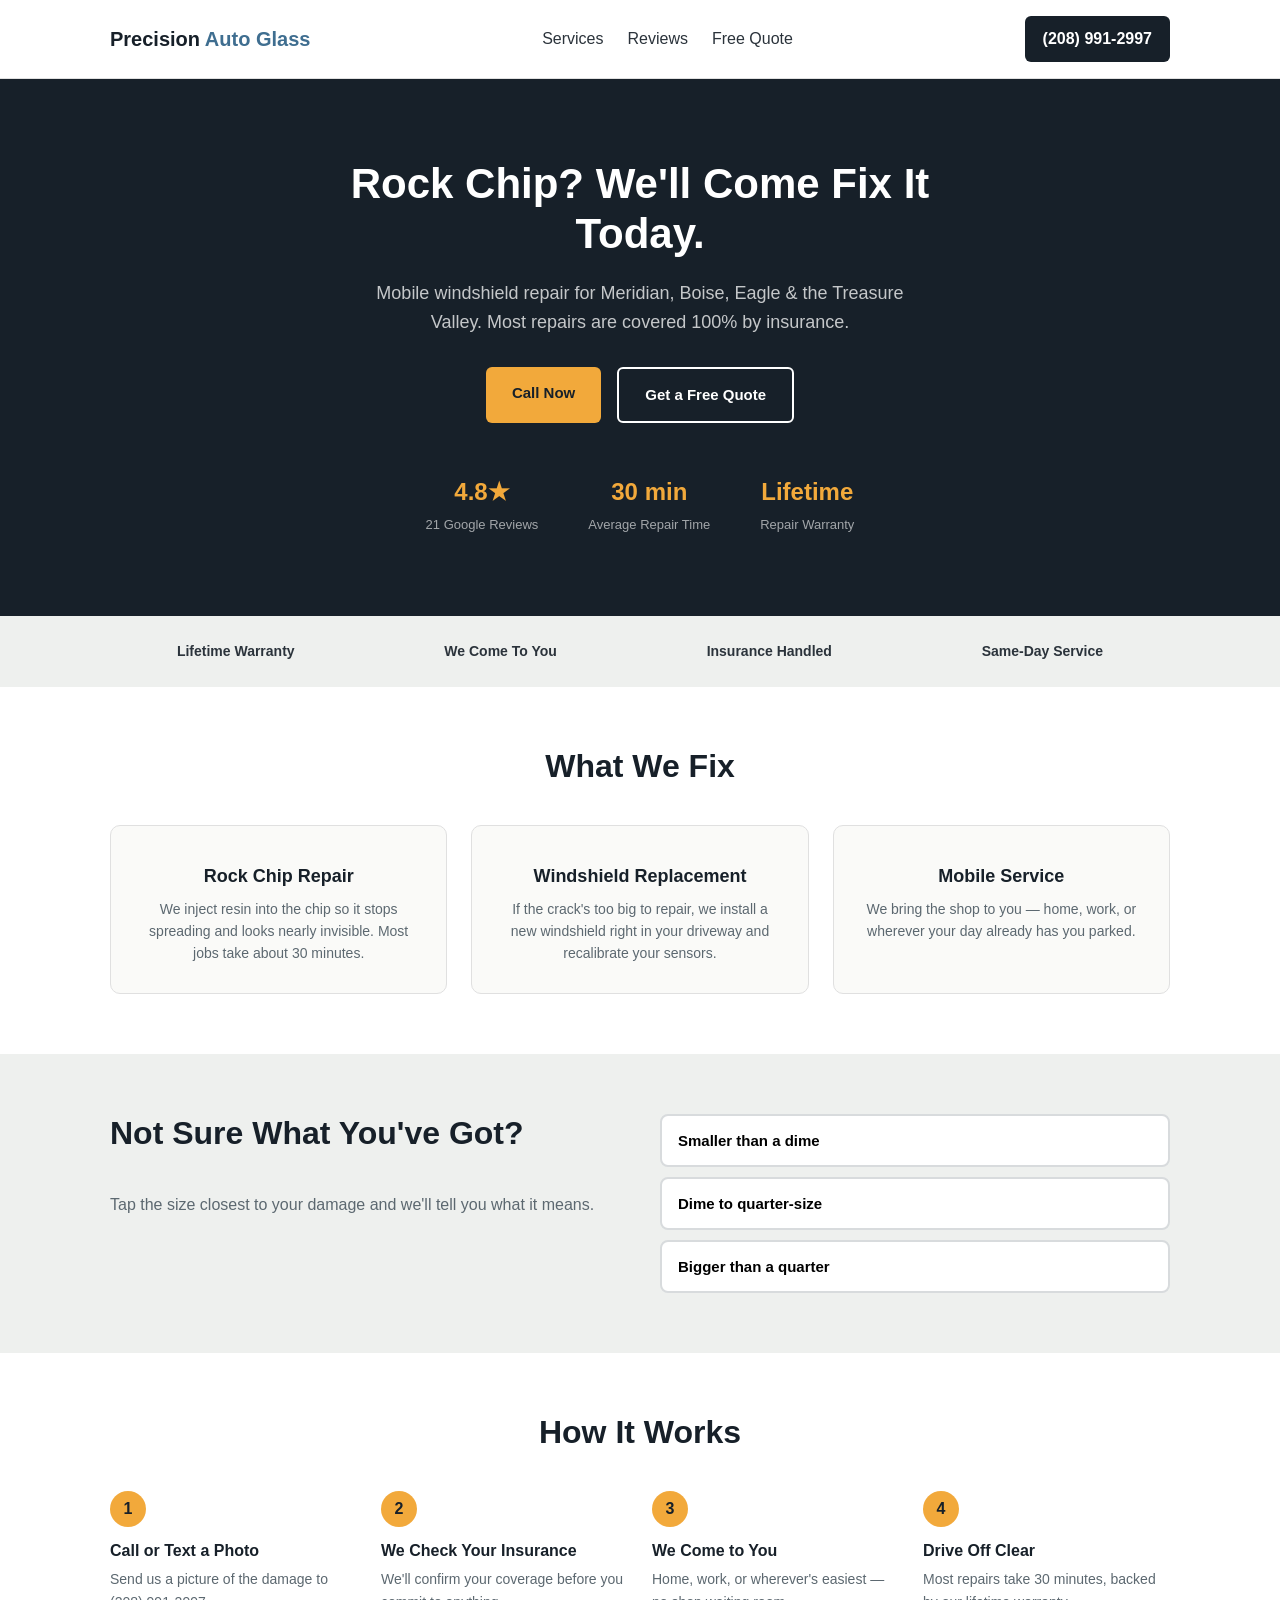
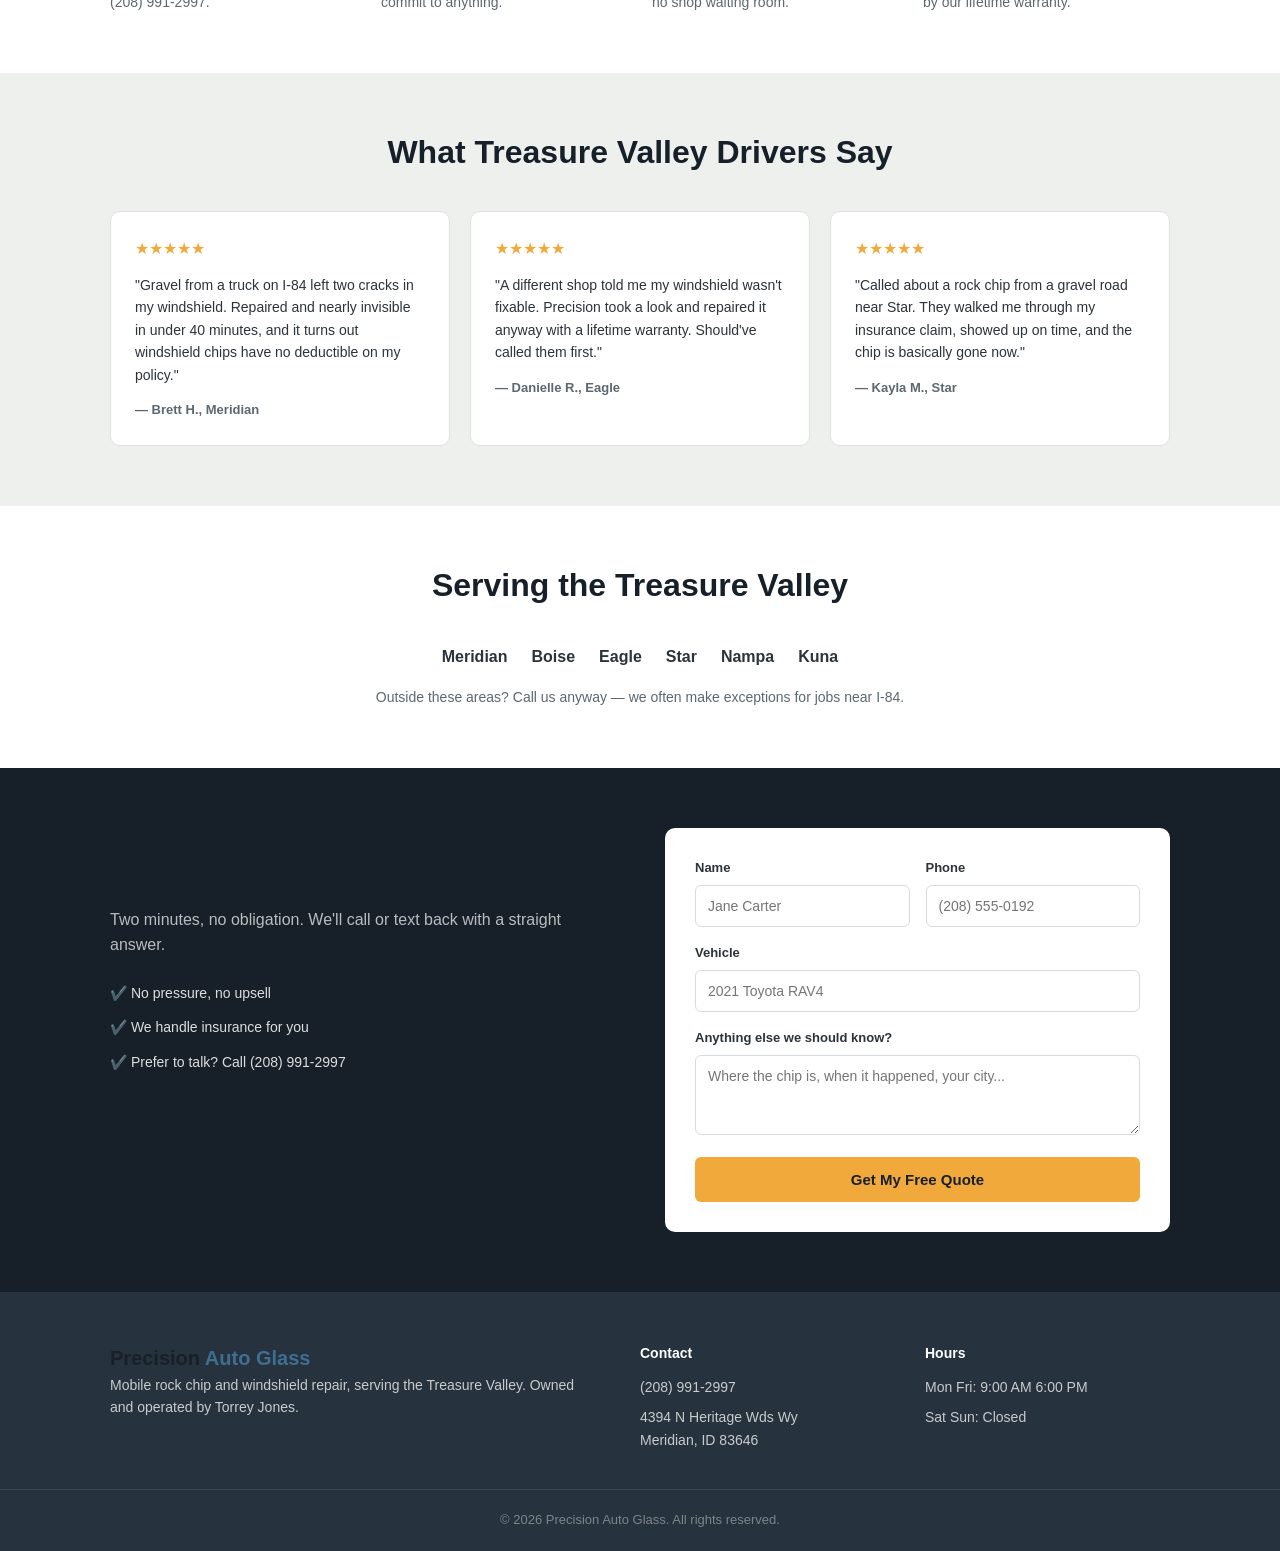
==== Torrey/index.html @ f2defaad "added torrey" ====
<!DOCTYPE html>
<html lang="en">
<head>
  <meta charset="UTF-8">
  <meta name="viewport" content="width=device-width, initial-scale=1.0">
  <title>Precision Auto Glass | Windshield & Rock Chip Repair - Meridian, ID</title>
  <link rel="stylesheet" href="style.css">
</head>
<body>

  <!-- Header -->
  <header>
    <div class="container header-inner">
      <div class="logo">Precision <span>Auto Glass</span></div>
      <nav>
        <a href="#services">Services</a>
        <a href="#reviews">Reviews</a>
        <a href="#quote">Free Quote</a>
      </nav>
      <a href="tel:+12089912997" class="phone-btn"> (208) 991-2997</a>
    </div>
  </header>

  <!-- Hero -->
  <section class="hero">
    <div class="container hero-inner">
      <h1>Rock Chip? We'll Come Fix It Today.</h1>
      <p>Mobile windshield repair for Meridian, Boise, Eagle & the Treasure Valley. Most repairs are covered 100% by insurance.</p>
      <div class="hero-buttons">
        <a href="tel:+12089912997" class="btn btn-primary">Call Now</a>
        <a href="#quote" class="btn btn-secondary">Get a Free Quote</a>
      </div>
      <div class="hero-stats">
        <div><strong>4.8★</strong><span>21 Google Reviews</span></div>
        <div><strong>30 min</strong><span>Average Repair Time</span></div>
        <div><strong>Lifetime</strong><span>Repair Warranty</span></div>
      </div>
    </div>
  </section>

  <!-- Trust bar -->
  <section class="trust-bar">
    <div class="container trust-grid">
      <div class="trust-item"> Lifetime Warranty</div>
      <div class="trust-item"> We Come To You</div>
      <div class="trust-item"> Insurance Handled</div>
      <div class="trust-item"> Same-Day Service</div>
    </div>
  </section>

  <!-- Services -->
  <section id="services" class="services">
    <div class="container">
      <h2>What We Fix</h2>
      <div class="services-grid">
        <div class="service-card">
          <div class="service-icon"></div>
          <h3>Rock Chip Repair</h3>
          <p>We inject resin into the chip so it stops spreading and looks nearly invisible. Most jobs take about 30 minutes.</p>
        </div>
        <div class="service-card">
          <div class="service-icon"></div>
          <h3>Windshield Replacement</h3>
          <p>If the crack's too big to repair, we install a new windshield right in your driveway and recalibrate your sensors.</p>
        </div>
        <div class="service-card">
          <div class="service-icon"></div>
          <h3>Mobile Service</h3>
          <p>We bring the shop to you — home, work, or wherever your day already has you parked.</p>
        </div>
      </div>
    </div>
  </section>

  <!-- Chip checker tool -->
  <section class="checker">
    <div class="container checker-inner">
      <div>
        <h2>Not Sure What You've Got?</h2>
        <p>Tap the size closest to your damage and we'll tell you what it means.</p>
      </div>
      <div class="checker-box">
        <button class="chip-option" data-result="repair">Smaller than a dime</button>
        <button class="chip-option" data-result="maybe">Dime to quarter-size</button>
        <button class="chip-option" data-result="replace">Bigger than a quarter</button>

        <div id="chipResult" class="chip-result"></div>
      </div>
    </div>
  </section>

  <!-- How it works -->
  <section class="process">
    <div class="container">
      <h2>How It Works</h2>
      <div class="process-grid">
        <div class="process-step">
          <div class="step-number">1</div>
          <h3>Call or Text a Photo</h3>
          <p>Send us a picture of the damage to (208) 991-2997.</p>
        </div>
        <div class="process-step">
          <div class="step-number">2</div>
          <h3>We Check Your Insurance</h3>
          <p>We'll confirm your coverage before you commit to anything.</p>
        </div>
        <div class="process-step">
          <div class="step-number">3</div>
          <h3>We Come to You</h3>
          <p>Home, work, or wherever's easiest — no shop waiting room.</p>
        </div>
        <div class="process-step">
          <div class="step-number">4</div>
          <h3>Drive Off Clear</h3>
          <p>Most repairs take 30 minutes, backed by our lifetime warranty.</p>
        </div>
      </div>
    </div>
  </section>

  <!-- Reviews -->
  <section id="reviews" class="reviews">
    <div class="container">
      <h2>What Treasure Valley Drivers Say</h2>
      <div class="reviews-grid">
        <div class="review-card">
          <div class="stars">★★★★★</div>
          <p>"Gravel from a truck on I-84 left two cracks in my windshield. Repaired and nearly invisible in under 40 minutes, and it turns out windshield chips have no deductible on my policy."</p>
          <div class="review-author">— Brett H., Meridian</div>
        </div>
        <div class="review-card">
          <div class="stars">★★★★★</div>
          <p>"A different shop told me my windshield wasn't fixable. Precision took a look and repaired it anyway with a lifetime warranty. Should've called them first."</p>
          <div class="review-author">— Danielle R., Eagle</div>
        </div>
        <div class="review-card">
          <div class="stars">★★★★★</div>
          <p>"Called about a rock chip from a gravel road near Star. They walked me through my insurance claim, showed up on time, and the chip is basically gone now."</p>
          <div class="review-author">— Kayla M., Star</div>
        </div>
      </div>
    </div>
  </section>

  <!-- Service area -->
  <section class="area">
    <div class="container">
      <h2>Serving the Treasure Valley</h2>
      <div class="area-list">
        <span> Meridian</span>
        <span> Boise</span>
        <span> Eagle</span>
        <span> Star</span>
        <span> Nampa</span>
        <span> Kuna</span>
      </div>
      <p class="area-note">Outside these areas? Call us anyway — we often make exceptions for jobs near I-84.</p>
    </div>
  </section>

  <!-- Quote form -->
  <section id="quote" class="quote">
    <div class="container quote-inner">
      <div>
        <h2>Get a Free Quote</h2>
        <p>Two minutes, no obligation. We'll call or text back with a straight answer.</p>
        <ul class="quote-perks">
          <li>✔️ No pressure, no upsell</li>
          <li>✔️ We handle insurance for you</li>
          <li>✔️ Prefer to talk? Call (208) 991-2997</li>
        </ul>
      </div>

      <form id="quoteForm" class="quote-form">
        <div id="formFields">
          <div class="form-row">
            <div class="field">
              <label for="qName">Name</label>
              <input type="text" id="qName" placeholder="Jane Carter" required>
            </div>
            <div class="field">
              <label for="qPhone">Phone</label>
              <input type="tel" id="qPhone" placeholder="(208) 555-0192" required>
            </div>
          </div>
          <div class="field">
            <label for="qVehicle">Vehicle</label>
            <input type="text" id="qVehicle" placeholder="2021 Toyota RAV4">
          </div>
          <div class="field">
            <label for="qNotes">Anything else we should know?</label>
            <textarea id="qNotes" placeholder="Where the chip is, when it happened, your city..."></textarea>
          </div>
          <button type="submit" class="btn btn-primary form-submit">Get My Free Quote</button>
        </div>

        <div id="formSuccess" class="form-success">
          <h3> Got it — thanks!</h3>
          <p>We'll call or text you shortly. Need it sooner? Call <a href="tel:+12089912997">(208) 991-2997</a>.</p>
        </div>
      </form>
    </div>
  </section>

  <!-- Footer -->
  <footer>
    <div class="container footer-inner">
      <div>
        <div class="logo">Precision <span>Auto Glass</span></div>
        <p>Mobile rock chip and windshield repair, serving the Treasure Valley. Owned and operated by Torrey Jones.</p>
      </div>
      <div>
        <h4>Contact</h4>
        <p><a href="tel:+12089912997">(208) 991-2997</a></p>
        <p>4394 N Heritage Wds Wy<br>Meridian, ID 83646</p>
      </div>
      <div>
        <h4>Hours</h4>
        <p>Mon  Fri: 9:00 AM  6:00 PM</p>
        <p>Sat  Sun: Closed</p>
      </div>
    </div>
    <div class="footer-bottom">© 2026 Precision Auto Glass. All rights reserved.</div>
  </footer>

  <!-- Sticky mobile call bar -->
  <div class="mobile-bar">
    <a href="tel:+12089912997" class="btn btn-primary">Call Now</a>
    <a href="#quote" class="btn btn-secondary">Free Quote</a>
  </div>

  <script src="script.js"></script>
</body>
</html>
---- Torrey/style.css ----
/* ---------- Reset & basics ---------- */
* {
  box-sizing: border-box;
  margin: 0;
  padding: 0;
}

body {
  font-family: Arial, Helvetica, sans-serif;
  color: #2b333b;
  background-color: #ffffff;
  line-height: 1.6;
}

h1, h2, h3 {
  color: #172029;
  line-height: 1.2;
}

a {
  text-decoration: none;
  color: inherit;
}

.container {
  max-width: 1100px;
  margin: 0 auto;
  padding: 0 20px;
}

section {
  padding: 60px 0;
}

/* ---------- Buttons ---------- */
.btn {
  display: inline-block;
  padding: 14px 26px;
  border-radius: 6px;
  font-weight: bold;
  font-size: 15px;
  border: none;
  cursor: pointer;
  text-align: center;
}

.btn-primary {
  background-color: #f2a93b;
  color: #172029;
}

.btn-primary:hover {
  background-color: #d6901f;
}

.btn-secondary {
  background-color: transparent;
  color: #ffffff;
  border: 2px solid #ffffff;
}

.btn-secondary:hover {
  background-color: rgba(255, 255, 255, 0.1);
}

/* ---------- Header ---------- */
header {
  background-color: #ffffff;
  border-bottom: 1px solid #e0e0e0;
  position: sticky;
  top: 0;
  z-index: 100;
}

.header-inner {
  display: flex;
  align-items: center;
  justify-content: space-between;
  padding: 16px 20px;
}

.logo {
  font-size: 20px;
  font-weight: bold;
  color: #172029;
}

.logo span {
  color: #3f6e90;
}

header nav {
  display: flex;
  gap: 24px;
}

header nav a {
  font-weight: 500;
  color: #2b333b;
}

header nav a:hover {
  color: #3f6e90;
}

.phone-btn {
  background-color: #172029;
  color: #ffffff;
  padding: 10px 18px;
  border-radius: 6px;
  font-weight: bold;
}

.phone-btn:hover {
  background-color: #26323d;
}

/* ---------- Hero ---------- */
.hero {
  background-color: #172029;
  color: #ffffff;
  text-align: center;
  padding: 80px 0;
}

.hero h1 {
  color: #ffffff;
  font-size: 42px;
  max-width: 700px;
  margin: 0 auto 20px;
}

.hero p {
  font-size: 18px;
  color: rgba(255, 255, 255, 0.75);
  max-width: 550px;
  margin: 0 auto 30px;
}

.hero-buttons {
  display: flex;
  gap: 16px;
  justify-content: center;
  margin-bottom: 50px;
}

.hero-stats {
  display: flex;
  justify-content: center;
  gap: 50px;
  flex-wrap: wrap;
}

.hero-stats div {
  display: flex;
  flex-direction: column;
  align-items: center;
}

.hero-stats strong {
  font-size: 24px;
  color: #f2a93b;
}

.hero-stats span {
  font-size: 13px;
  color: rgba(255, 255, 255, 0.6);
  margin-top: 4px;
}

/* ---------- Trust bar ---------- */
.trust-bar {
  background-color: #eef0ee;
  padding: 24px 0;
}

.trust-grid {
  display: flex;
  justify-content: space-around;
  flex-wrap: wrap;
  gap: 16px;
  text-align: center;
}

.trust-item {
  font-weight: 600;
  font-size: 14px;
}

/* ---------- Services ---------- */
.services h2,
.process h2,
.reviews h2,
.area h2,
.checker h2,
.quote h2 {
  text-align: center;
  font-size: 32px;
  margin-bottom: 40px;
}

.checker h2,
.quote h2 {
  text-align: left;
}

.services-grid {
  display: grid;
  grid-template-columns: repeat(3, 1fr);
  gap: 24px;
}

.service-card {
  background-color: #fafaf8;
  border: 1px solid #e0e0e0;
  border-radius: 10px;
  padding: 28px;
  text-align: center;
}

.service-icon {
  font-size: 32px;
  margin-bottom: 12px;
}

.service-card h3 {
  font-size: 18px;
  margin-bottom: 10px;
}

.service-card p {
  font-size: 14px;
  color: #5c6870;
}

/* ---------- Chip checker ---------- */
.checker {
  background-color: #eef0ee;
}

.checker-inner {
  display: grid;
  grid-template-columns: 1fr 1fr;
  gap: 40px;
  align-items: start;
}

.checker-inner p {
  color: #5c6870;
  margin-top: 10px;
}

.checker-box {
  display: flex;
  flex-direction: column;
  gap: 10px;
}

.chip-option {
  background-color: #ffffff;
  border: 2px solid #d8dbdd;
  border-radius: 8px;
  padding: 16px;
  text-align: left;
  font-size: 15px;
  font-weight: 600;
  cursor: pointer;
}

.chip-option:hover {
  border-color: #3f6e90;
}

.chip-option.active {
  border-color: #f2a93b;
  background-color: #fff6e6;
}

.chip-result {
  display: none;
  margin-top: 10px;
  padding: 16px;
  border-radius: 8px;
  background-color: #ffffff;
  border: 1px solid #d8dbdd;
  font-size: 14px;
}

.chip-result.visible {
  display: block;
}

/* ---------- Process ---------- */
.process-grid {
  display: grid;
  grid-template-columns: repeat(4, 1fr);
  gap: 24px;
}

.step-number {
  width: 36px;
  height: 36px;
  border-radius: 50%;
  background-color: #f2a93b;
  color: #172029;
  font-weight: bold;
  display: flex;
  align-items: center;
  justify-content: center;
  margin-bottom: 14px;
}

.process-step h3 {
  font-size: 16px;
  margin-bottom: 8px;
}

.process-step p {
  font-size: 14px;
  color: #5c6870;
}

/* ---------- Reviews ---------- */
.reviews {
  background-color: #eef0ee;
}

.reviews-grid {
  display: grid;
  grid-template-columns: repeat(3, 1fr);
  gap: 20px;
}

.review-card {
  background-color: #ffffff;
  border: 1px solid #e0e0e0;
  border-radius: 10px;
  padding: 24px;
}

.stars {
  color: #f2a93b;
  margin-bottom: 12px;
}

.review-card p {
  font-size: 14px;
  margin-bottom: 14px;
  color: #2b333b;
}

.review-author {
  font-size: 13px;
  font-weight: 600;
  color: #5c6870;
}

/* ---------- Service area ---------- */
.area {
  text-align: center;
}

.area-list {
  display: flex;
  justify-content: center;
  gap: 24px;
  flex-wrap: wrap;
  font-weight: 600;
  margin-bottom: 16px;
}

.area-note {
  color: #5c6870;
  font-size: 14px;
}

/* ---------- Quote form ---------- */
.quote {
  background-color: #172029;
  color: #ffffff;
}

.quote-inner {
  display: grid;
  grid-template-columns: 1fr 1fr;
  gap: 50px;
  align-items: start;
}

.quote p {
  color: rgba(255, 255, 255, 0.7);
  margin-top: 10px;
}

.quote-perks {
  list-style: none;
  margin-top: 24px;
}

.quote-perks li {
  margin-bottom: 12px;
  font-size: 14px;
  color: rgba(255, 255, 255, 0.85);
}

.quote-form {
  background-color: #ffffff;
  border-radius: 10px;
  padding: 30px;
  color: #2b333b;
}

.form-row {
  display: grid;
  grid-template-columns: 1fr 1fr;
  gap: 16px;
}

.field {
  margin-bottom: 16px;
  display: flex;
  flex-direction: column;
}

.field label {
  font-size: 13px;
  font-weight: 600;
  margin-bottom: 6px;
}

.field input,
.field textarea {
  padding: 12px;
  border: 1px solid #d8dbdd;
  border-radius: 6px;
  font-size: 14px;
  font-family: inherit;
}

.field textarea {
  min-height: 80px;
  resize: vertical;
}

.form-submit {
  width: 100%;
  margin-top: 6px;
}

.form-success {
  display: none;
  text-align: center;
  padding: 20px 0;
}

.form-success.visible {
  display: block;
}

.form-success h3 {
  margin-bottom: 10px;
}

.form-success a {
  color: #3f6e90;
  font-weight: bold;
}

/* ---------- Footer ---------- */
footer {
  background-color: #26323d;
  color: rgba(255, 255, 255, 0.75);
  padding: 50px 0 20px;
}

.footer-inner {
  display: grid;
  grid-template-columns: 2fr 1fr 1fr;
  gap: 40px;
  padding-bottom: 30px;
}

.footer-inner h4 {
  color: #ffffff;
  font-size: 14px;
  margin-bottom: 12px;
}

.footer-inner p {
  font-size: 14px;
  margin-bottom: 8px;
}

.footer-inner a:hover {
  color: #f2a93b;
}

.footer-bottom {
  text-align: center;
  font-size: 13px;
  color: rgba(255, 255, 255, 0.4);
  padding-top: 20px;
  border-top: 1px solid rgba(255, 255, 255, 0.1);
}

/* ---------- Mobile call bar ---------- */
.mobile-bar {
  display: none;
}

/* ---------- Responsive ---------- */
@media (max-width: 800px) {
  header nav {
    display: none;
  }

  .services-grid,
  .reviews-grid {
    grid-template-columns: 1fr;
  }

  .process-grid {
    grid-template-columns: 1fr 1fr;
  }

  .checker-inner,
  .quote-inner,
  .footer-inner {
    grid-template-columns: 1fr;
  }

  .form-row {
    grid-template-columns: 1fr;
  }

  .hero h1 {
    font-size: 30px;
  }

  .mobile-bar {
    display: flex;
    position: fixed;
    bottom: 0;
    left: 0;
    right: 0;
    background-color: #ffffff;
    border-top: 1px solid #e0e0e0;
    padding: 12px 16px;
    gap: 10px;
    z-index: 100;
  }

  .mobile-bar .btn {
    flex: 1;
  }

  body {
    padding-bottom: 70px;
  }
}
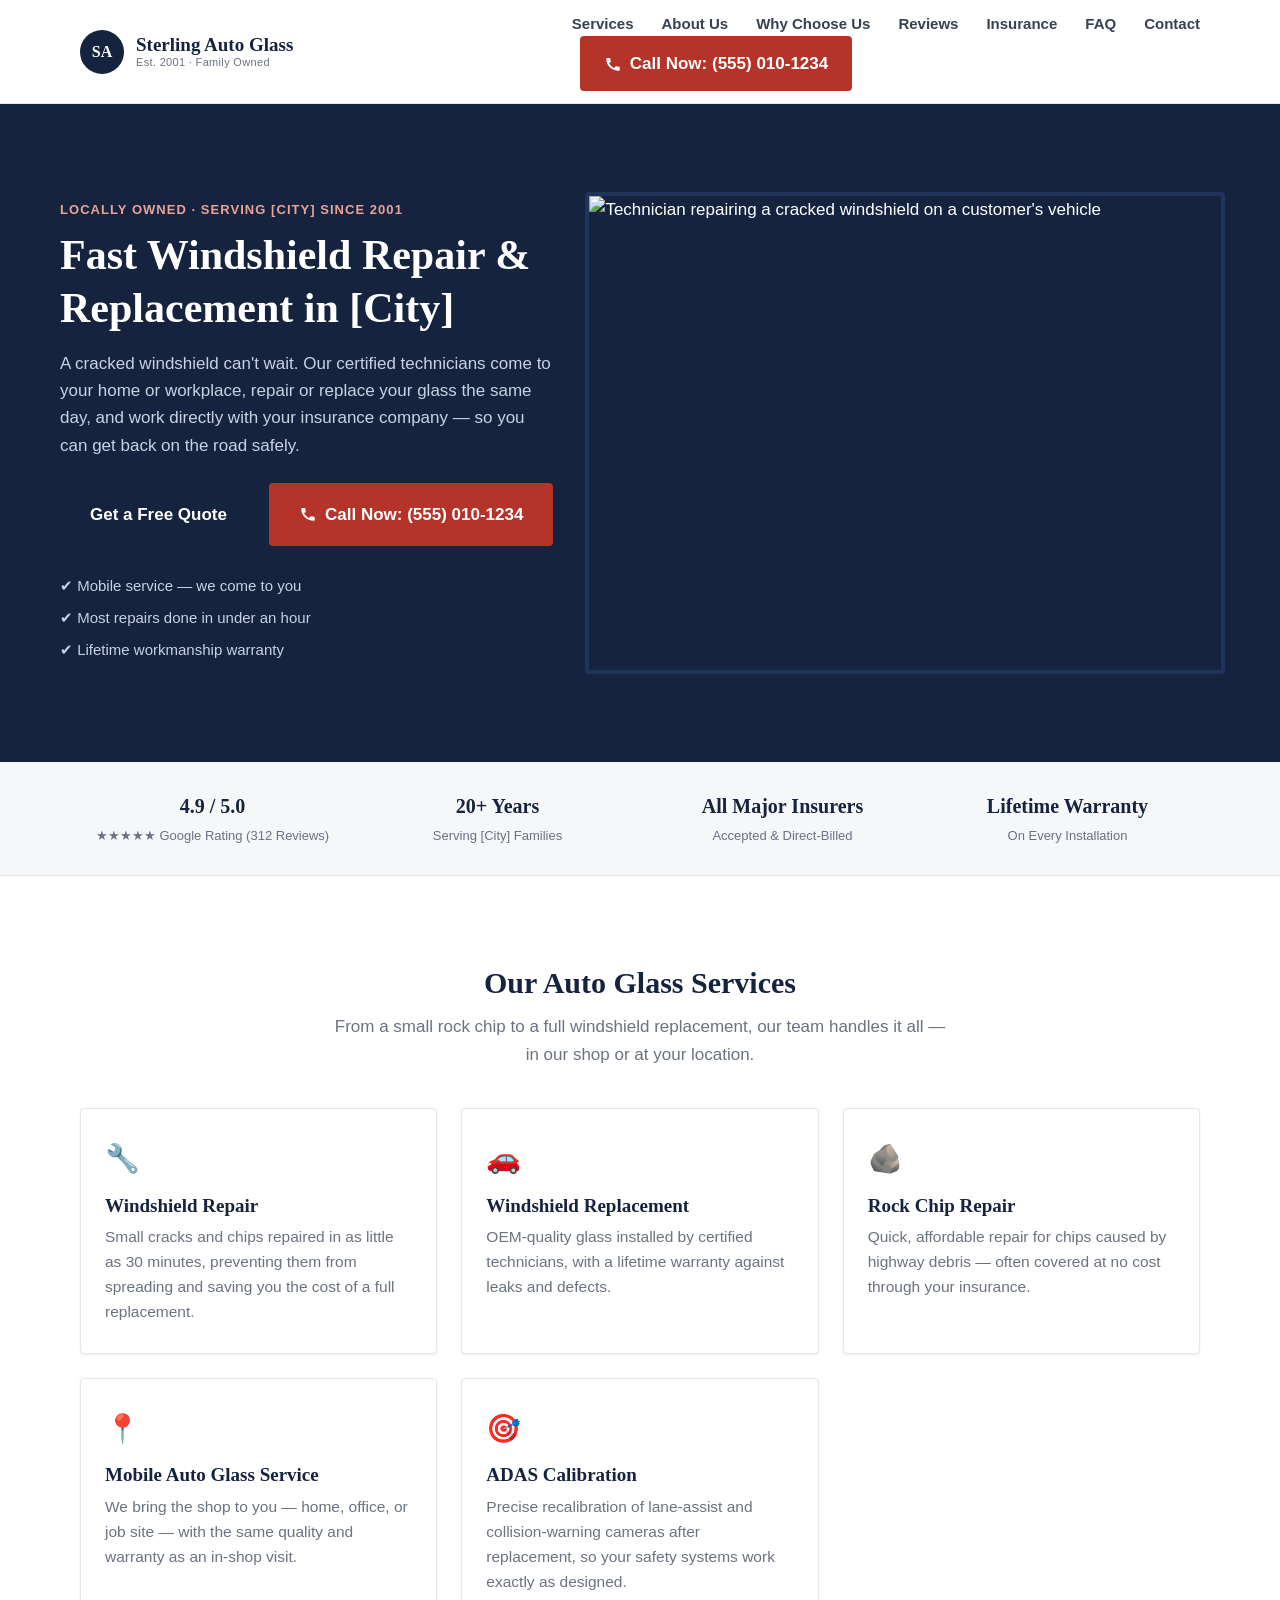
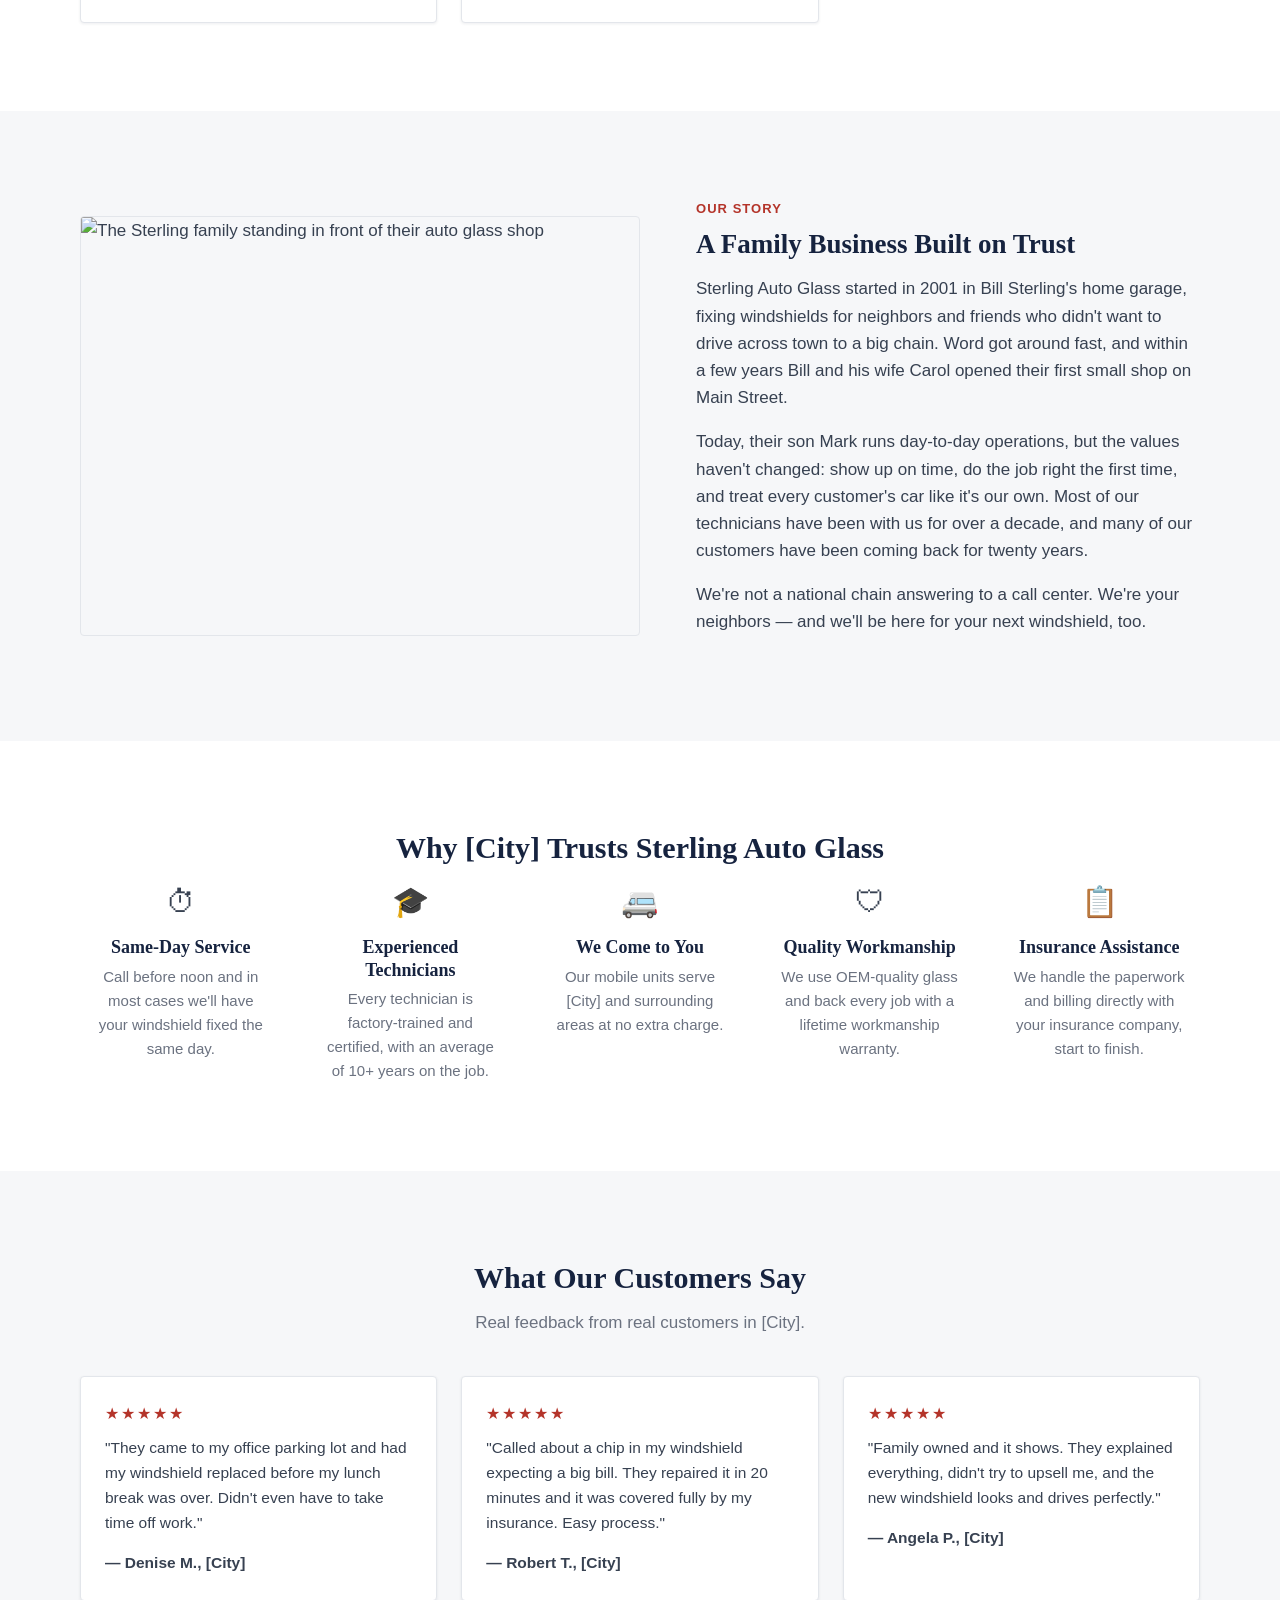
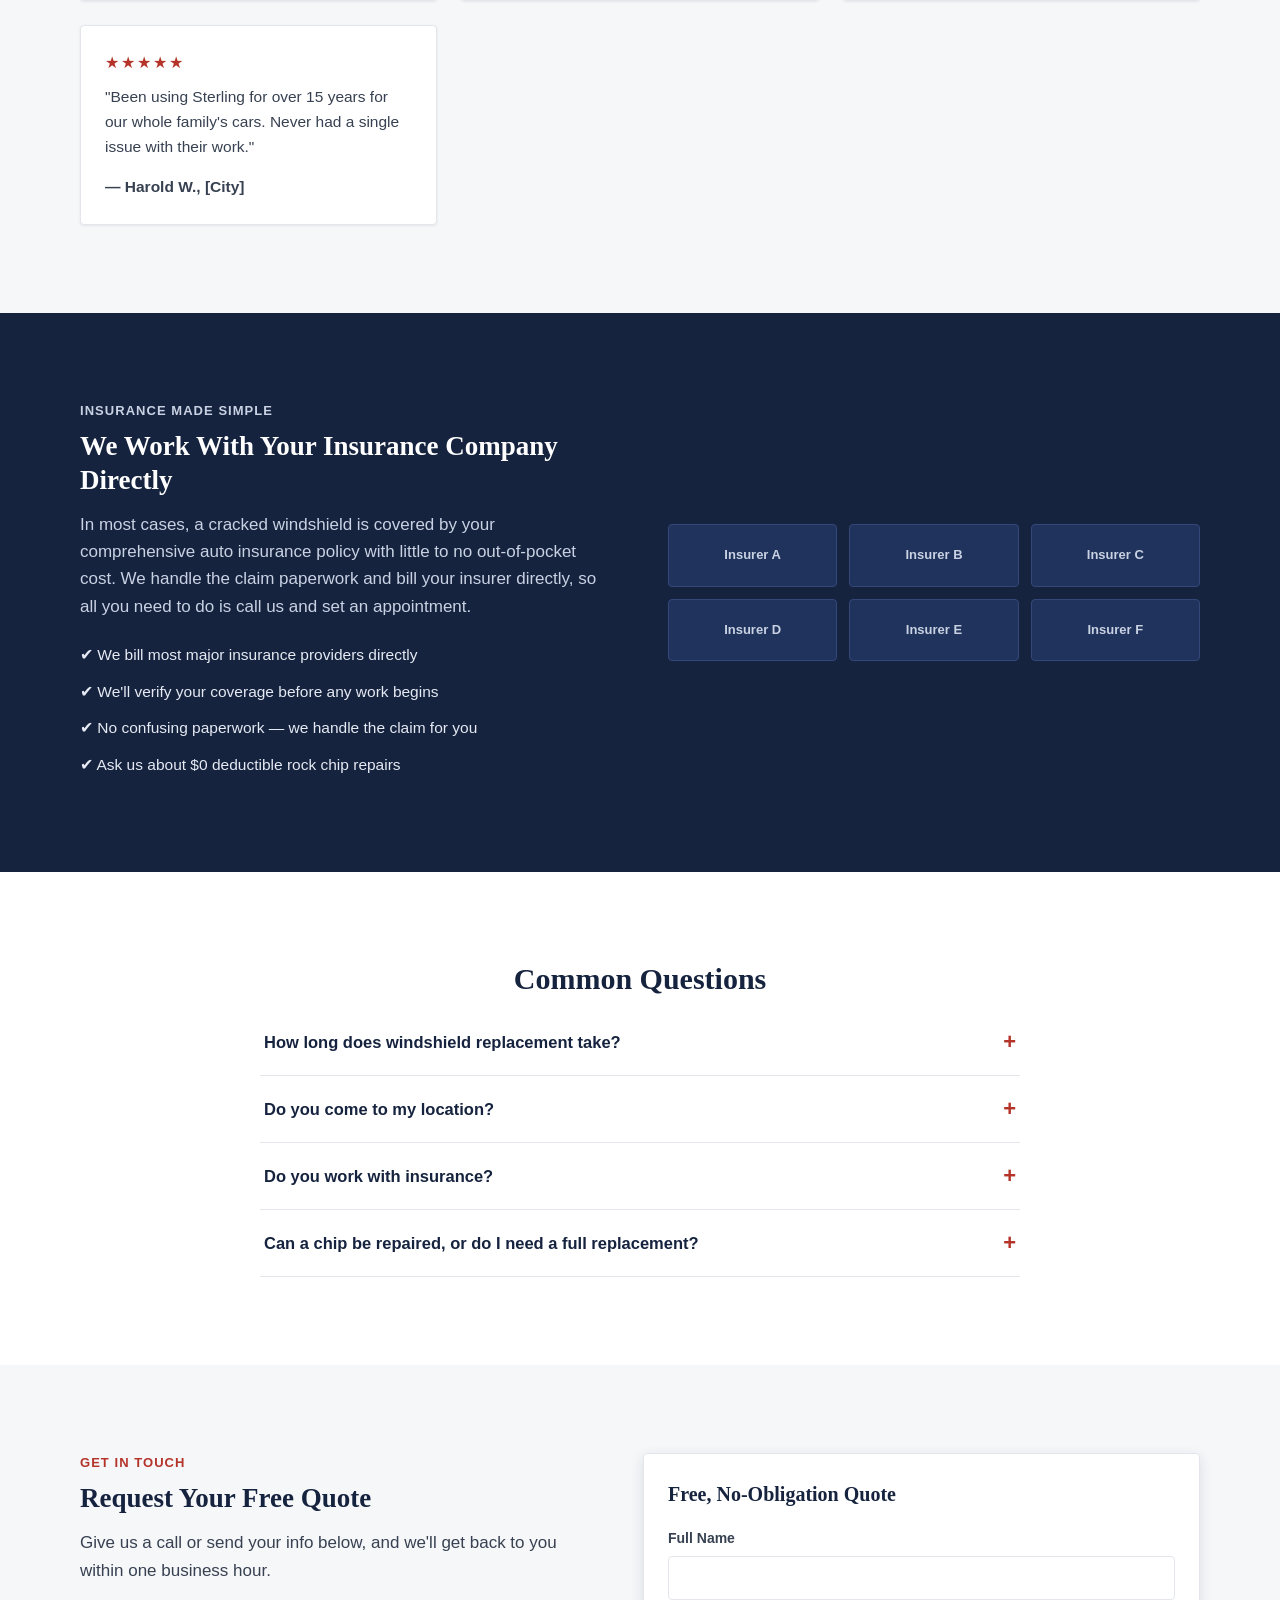
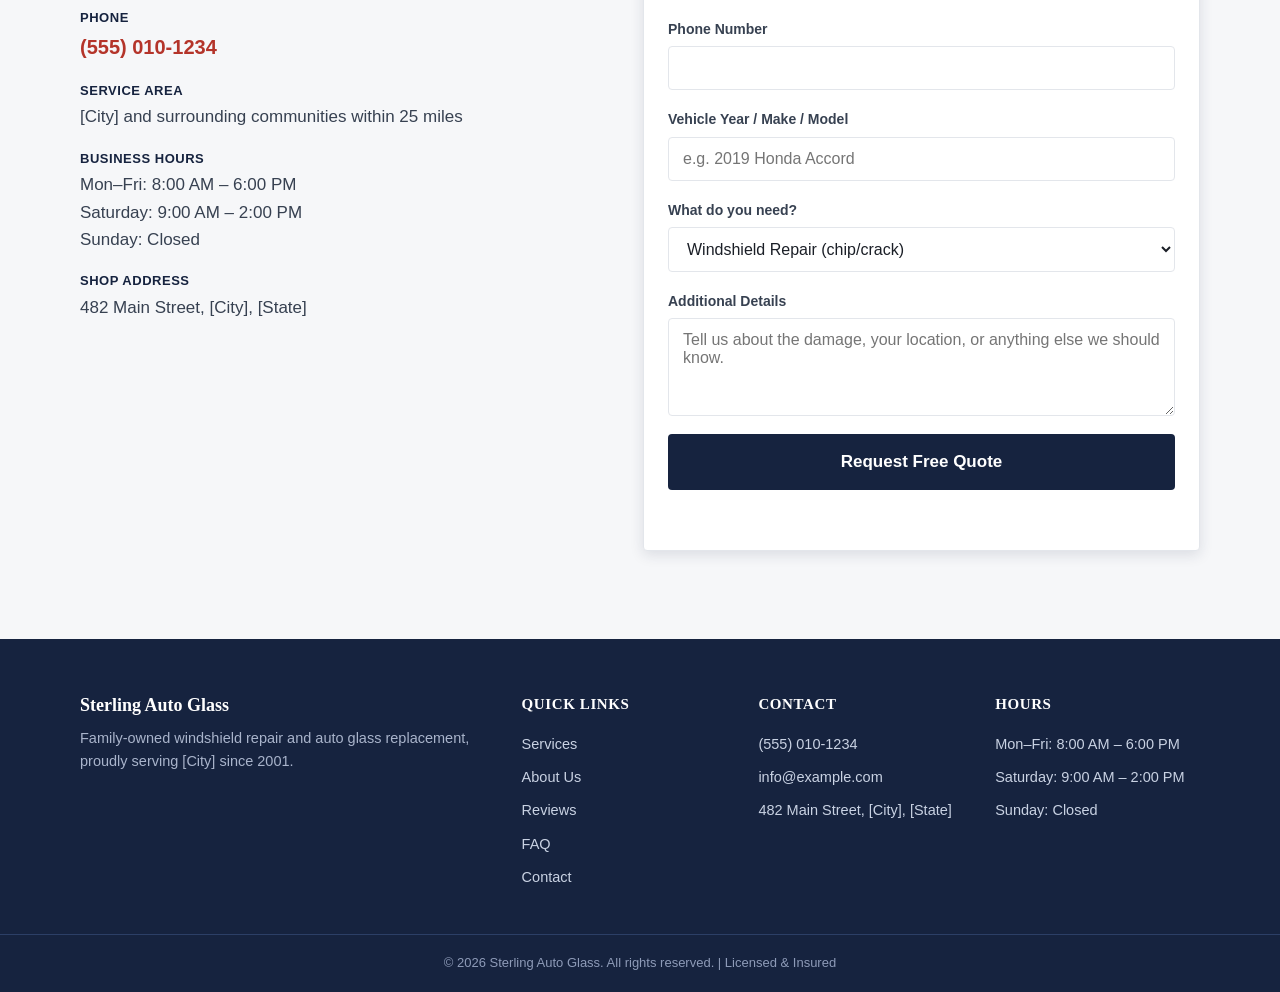
==== commit d629190b: "torrey" ====
--- a/Torrey/index.html
+++ b/Torrey/index.html
@@ -3,231 +3,546 @@
 <head>
   <meta charset="UTF-8">
   <meta name="viewport" content="width=device-width, initial-scale=1.0">
-  <title>Precision Auto Glass | Windshield & Rock Chip Repair - Meridian, ID</title>
+
+  <!-- ============================================================
+       SEO META TAGS
+       Replace bracketed placeholders with the real business info.
+       [CITY] and [STATE] should be replaced everywhere in this file
+       (use Find & Replace) with the actual service area, e.g. "Rexburg"
+       and "Idaho".
+       ============================================================ -->
+  <title>Windshield Repair & Auto Glass Replacement in [City], [State] | Sterling Auto Glass</title>
+  <meta name="description" content="Family-owned windshield repair and auto glass replacement in [City], [State]. Mobile service, same-day appointments, and direct insurance billing. Call now for a free quote.">
+  <meta name="keywords" content="windshield repair [City], auto glass replacement [City], mobile windshield repair, rock chip repair, ADAS calibration, [State] auto glass company">
+  <meta name="author" content="Sterling Auto Glass">
+  <meta name="robots" content="index, follow">
+
+  <!-- Open Graph / social preview -->
+  <meta property="og:title" content="Sterling Auto Glass | Windshield Repair & Replacement in [City], [State]">
+  <meta property="og:description" content="Fast, reliable windshield repair and replacement. Mobile service available. Family-owned and operated since 2001.">
+  <meta property="og:type" content="website">
+
   <link rel="stylesheet" href="style.css">
+
+  <!-- ============================================================
+       LOCAL BUSINESS SCHEMA MARKUP (JSON-LD)
+       Update every field below with the real business details.
+       This helps Google understand the business for local search
+       and map pack results.
+       ============================================================ -->
+  <script type="application/ld+json">
+  {
+    "@context": "https://schema.org",
+    "@type": "AutoGlassShop",
+    "name": "Sterling Auto Glass",
+    "image": "https://www.example.com/images/shop-front.jpg",
+    "@id": "https://www.example.com",
+    "url": "https://www.example.com",
+    "telephone": "+1-555-010-1234",
+    "priceRange": "$$",
+    "address": {
+      "@type": "PostalAddress",
+      "streetAddress": "482 Main Street",
+      "addressLocality": "[City]",
+      "addressRegion": "[State]",
+      "postalCode": "00000",
+      "addressCountry": "US"
+    },
+    "geo": {
+      "@type": "GeoCoordinates",
+      "latitude": 0.0,
+      "longitude": 0.0
+    },
+    "openingHoursSpecification": [
+      {
+        "@type": "OpeningHoursSpecification",
+        "dayOfWeek": ["Monday","Tuesday","Wednesday","Thursday","Friday"],
+        "opens": "08:00",
+        "closes": "18:00"
+      },
+      {
+        "@type": "OpeningHoursSpecification",
+        "dayOfWeek": ["Saturday"],
+        "opens": "09:00",
+        "closes": "14:00"
+      }
+    ],
+    "sameAs": [
+      "https://www.facebook.com/example",
+      "https://www.google.com/maps/place/example"
+    ],
+    "aggregateRating": {
+      "@type": "AggregateRating",
+      "ratingValue": "4.9",
+      "reviewCount": "312"
+    }
+  }
+  </script>
 </head>
 <body>
 
-  <!-- Header -->
-  <header>
+  <!-- ============================================================
+       HEADER / NAVBAR
+       ============================================================ -->
+  <header class="site-header">
     <div class="container header-inner">
-      <div class="logo">Precision <span>Auto Glass</span></div>
-      <nav>
-        <a href="#services">Services</a>
-        <a href="#reviews">Reviews</a>
-        <a href="#quote">Free Quote</a>
+
+      <!-- Logo placeholder -->
+      <a href="#top" class="logo">
+        <span class="logo-mark" aria-hidden="true">SA</span>
+        <span class="logo-text">
+          Sterling Auto Glass
+          <small>Est. 2001 &middot; Family Owned</small>
+        </span>
+      </a>
+
+      <!-- Mobile nav toggle -->
+      <button class="nav-toggle" id="navToggle" aria-label="Open menu" aria-expanded="false" aria-controls="primaryNav">
+        <span></span>
+        <span></span>
+        <span></span>
+      </button>
+
+      <nav class="primary-nav" id="primaryNav">
+        <ul>
+          <li><a href="#services">Services</a></li>
+          <li><a href="#about">About Us</a></li>
+          <li><a href="#why-us">Why Choose Us</a></li>
+          <li><a href="#reviews">Reviews</a></li>
+          <li><a href="#insurance">Insurance</a></li>
+          <li><a href="#faq">FAQ</a></li>
+          <li><a href="#contact">Contact</a></li>
+        </ul>
+        <a href="tel:+15550101234" class="btn btn-call header-call">
+          <svg class="icon" viewBox="0 0 24 24" aria-hidden="true"><path d="M6.6 10.8c1.4 2.8 3.8 5.1 6.6 6.6l2.2-2.2c.3-.3.7-.4 1-.2 1.1.4 2.3.6 3.6.6.6 0 1 .4 1 1V20c0 .6-.4 1-1 1C10.1 21 3 13.9 3 5c0-.6.4-1 1-1h3.5c.6 0 1 .4 1 1 0 1.2.2 2.4.6 3.6.1.4 0 .8-.2 1L6.6 10.8z"/></svg>
+          Call Now: (555) 010-1234
+        </a>
       </nav>
-      <a href="tel:+12089912997" class="phone-btn"> (208) 991-2997</a>
     </div>
   </header>
 
-  <!-- Hero -->
+  <a id="top"></a>
+
+  <!-- ============================================================
+       HERO SECTION
+       ============================================================ -->
   <section class="hero">
     <div class="container hero-inner">
-      <h1>Rock Chip? We'll Come Fix It Today.</h1>
-      <p>Mobile windshield repair for Meridian, Boise, Eagle & the Treasure Valley. Most repairs are covered 100% by insurance.</p>
-      <div class="hero-buttons">
-        <a href="tel:+12089912997" class="btn btn-primary">Call Now</a>
-        <a href="#quote" class="btn btn-secondary">Get a Free Quote</a>
-      </div>
-      <div class="hero-stats">
-        <div><strong>4.8★</strong><span>21 Google Reviews</span></div>
-        <div><strong>30 min</strong><span>Average Repair Time</span></div>
-        <div><strong>Lifetime</strong><span>Repair Warranty</span></div>
-      </div>
-    </div>
-  </section>
-
-  <!-- Trust bar -->
+      <div class="hero-copy">
+        <p class="eyebrow">Locally Owned &middot; Serving [City] Since 2001</p>
+        <h1>Fast Windshield Repair &amp; Replacement in [City]</h1>
+        <p class="hero-sub">
+          A cracked windshield can't wait. Our certified technicians come to your home
+          or workplace, repair or replace your glass the same day, and work directly
+          with your insurance company &mdash; so you can get back on the road safely.
+        </p>
+        <div class="hero-ctas">
+          <a href="#contact" class="btn btn-primary">Get a Free Quote</a>
+          <a href="tel:+15550101234" class="btn btn-call">
+            <svg class="icon" viewBox="0 0 24 24" aria-hidden="true"><path d="M6.6 10.8c1.4 2.8 3.8 5.1 6.6 6.6l2.2-2.2c.3-.3.7-.4 1-.2 1.1.4 2.3.6 3.6.6.6 0 1 .4 1 1V20c0 .6-.4 1-1 1C10.1 21 3 13.9 3 5c0-.6.4-1 1-1h3.5c.6 0 1 .4 1 1 0 1.2.2 2.4.6 3.6.1.4 0 .8-.2 1L6.6 10.8z"/></svg>
+            Call Now: (555) 010-1234
+          </a>
+        </div>
+        <ul class="hero-badges">
+          <li>✔ Mobile service &mdash; we come to you</li>
+          <li>✔ Most repairs done in under an hour</li>
+          <li>✔ Lifetime workmanship warranty</li>
+        </ul>
+      </div>
+
+      <div class="hero-media">
+        <!-- Replace with a real photo of a technician repairing a windshield -->
+        <img src="https://placehold.co/640x480/1a2b4a/ffffff?text=Windshield+Repair+Photo"
+             alt="Technician repairing a cracked windshield on a customer's vehicle"
+             width="640" height="480" loading="eager">
+      </div>
+    </div>
+  </section>
+
+  <!-- ============================================================
+       TRUST BAR
+       Quick-scan credibility signals right under the fold.
+       ============================================================ -->
   <section class="trust-bar">
     <div class="container trust-grid">
-      <div class="trust-item"> Lifetime Warranty</div>
-      <div class="trust-item"> We Come To You</div>
-      <div class="trust-item"> Insurance Handled</div>
-      <div class="trust-item"> Same-Day Service</div>
-    </div>
-  </section>
-
-  <!-- Services -->
-  <section id="services" class="services">
+      <div class="trust-item">
+        <span class="trust-value">4.9 / 5.0</span>
+        <span class="trust-label">★★★★★ Google Rating (312 Reviews)</span>
+      </div>
+      <div class="trust-item">
+        <span class="trust-value">20+ Years</span>
+        <span class="trust-label">Serving [City] Families</span>
+      </div>
+      <div class="trust-item">
+        <span class="trust-value">All Major Insurers</span>
+        <span class="trust-label">Accepted &amp; Direct-Billed</span>
+      </div>
+      <div class="trust-item">
+        <span class="trust-value">Lifetime Warranty</span>
+        <span class="trust-label">On Every Installation</span>
+      </div>
+    </div>
+  </section>
+
+  <!-- ============================================================
+       SERVICES SECTION
+       ============================================================ -->
+  <section id="services" class="section services">
     <div class="container">
-      <h2>What We Fix</h2>
-      <div class="services-grid">
-        <div class="service-card">
-          <div class="service-icon"></div>
+      <h2 class="section-title">Our Auto Glass Services</h2>
+      <p class="section-sub">From a small rock chip to a full windshield replacement, our team handles it all &mdash; in our shop or at your location.</p>
+
+      <div class="card-grid">
+        <article class="card">
+          <div class="card-icon" aria-hidden="true">🔧</div>
+          <h3>Windshield Repair</h3>
+          <p>Small cracks and chips repaired in as little as 30 minutes, preventing them from spreading and saving you the cost of a full replacement.</p>
+        </article>
+
+        <article class="card">
+          <div class="card-icon" aria-hidden="true">🚗</div>
+          <h3>Windshield Replacement</h3>
+          <p>OEM-quality glass installed by certified technicians, with a lifetime warranty against leaks and defects.</p>
+        </article>
+
+        <article class="card">
+          <div class="card-icon" aria-hidden="true">🪨</div>
           <h3>Rock Chip Repair</h3>
-          <p>We inject resin into the chip so it stops spreading and looks nearly invisible. Most jobs take about 30 minutes.</p>
-        </div>
-        <div class="service-card">
-          <div class="service-icon"></div>
-          <h3>Windshield Replacement</h3>
-          <p>If the crack's too big to repair, we install a new windshield right in your driveway and recalibrate your sensors.</p>
-        </div>
-        <div class="service-card">
-          <div class="service-icon"></div>
-          <h3>Mobile Service</h3>
-          <p>We bring the shop to you — home, work, or wherever your day already has you parked.</p>
-        </div>
-      </div>
-    </div>
-  </section>
-
-  <!-- Chip checker tool -->
-  <section class="checker">
-    <div class="container checker-inner">
-      <div>
-        <h2>Not Sure What You've Got?</h2>
-        <p>Tap the size closest to your damage and we'll tell you what it means.</p>
-      </div>
-      <div class="checker-box">
-        <button class="chip-option" data-result="repair">Smaller than a dime</button>
-        <button class="chip-option" data-result="maybe">Dime to quarter-size</button>
-        <button class="chip-option" data-result="replace">Bigger than a quarter</button>
-
-        <div id="chipResult" class="chip-result"></div>
-      </div>
-    </div>
-  </section>
-
-  <!-- How it works -->
-  <section class="process">
+          <p>Quick, affordable repair for chips caused by highway debris &mdash; often covered at no cost through your insurance.</p>
+        </article>
+
+        <article class="card">
+          <div class="card-icon" aria-hidden="true">📍</div>
+          <h3>Mobile Auto Glass Service</h3>
+          <p>We bring the shop to you &mdash; home, office, or job site &mdash; with the same quality and warranty as an in-shop visit.</p>
+        </article>
+
+        <article class="card">
+          <div class="card-icon" aria-hidden="true">🎯</div>
+          <h3>ADAS Calibration</h3>
+          <p>Precise recalibration of lane-assist and collision-warning cameras after replacement, so your safety systems work exactly as designed.</p>
+        </article>
+      </div>
+    </div>
+  </section>
+
+  <!-- ============================================================
+       ABOUT SECTION
+       ============================================================ -->
+  <section id="about" class="section about">
+    <div class="container about-inner">
+      <div class="about-media">
+        <!-- Replace with a real photo of the shop or family -->
+        <img src="https://placehold.co/560x420/e5e7eb/1a2b4a?text=Family+Shop+Photo"
+             alt="The Sterling family standing in front of their auto glass shop"
+             width="560" height="420" loading="lazy">
+      </div>
+      <div class="about-copy">
+        <p class="eyebrow">Our Story</p>
+        <h2>A Family Business Built on Trust</h2>
+        <p>
+          Sterling Auto Glass started in 2001 in Bill Sterling's home garage, fixing
+          windshields for neighbors and friends who didn't want to drive across town
+          to a big chain. Word got around fast, and within a few years Bill and his
+          wife Carol opened their first small shop on Main Street.
+        </p>
+        <p>
+          Today, their son Mark runs day-to-day operations, but the values haven't
+          changed: show up on time, do the job right the first time, and treat every
+          customer's car like it's our own. Most of our technicians have been with us
+          for over a decade, and many of our customers have been coming back for
+          twenty years.
+        </p>
+        <p>
+          We're not a national chain answering to a call center. We're your
+          neighbors &mdash; and we'll be here for your next windshield, too.
+        </p>
+      </div>
+    </div>
+  </section>
+
+  <!-- ============================================================
+       WHY CHOOSE US SECTION
+       ============================================================ -->
+  <section id="why-us" class="section why-us">
     <div class="container">
-      <h2>How It Works</h2>
-      <div class="process-grid">
-        <div class="process-step">
-          <div class="step-number">1</div>
-          <h3>Call or Text a Photo</h3>
-          <p>Send us a picture of the damage to (208) 991-2997.</p>
-        </div>
-        <div class="process-step">
-          <div class="step-number">2</div>
-          <h3>We Check Your Insurance</h3>
-          <p>We'll confirm your coverage before you commit to anything.</p>
-        </div>
-        <div class="process-step">
-          <div class="step-number">3</div>
+      <h2 class="section-title">Why [City] Trusts Sterling Auto Glass</h2>
+
+      <div class="why-grid">
+        <div class="why-item">
+          <div class="why-icon" aria-hidden="true">⏱</div>
+          <h3>Same-Day Service</h3>
+          <p>Call before noon and in most cases we'll have your windshield fixed the same day.</p>
+        </div>
+        <div class="why-item">
+          <div class="why-icon" aria-hidden="true">🎓</div>
+          <h3>Experienced Technicians</h3>
+          <p>Every technician is factory-trained and certified, with an average of 10+ years on the job.</p>
+        </div>
+        <div class="why-item">
+          <div class="why-icon" aria-hidden="true">🚐</div>
           <h3>We Come to You</h3>
-          <p>Home, work, or wherever's easiest — no shop waiting room.</p>
-        </div>
-        <div class="process-step">
-          <div class="step-number">4</div>
-          <h3>Drive Off Clear</h3>
-          <p>Most repairs take 30 minutes, backed by our lifetime warranty.</p>
-        </div>
-      </div>
-    </div>
-  </section>
-
-  <!-- Reviews -->
-  <section id="reviews" class="reviews">
+          <p>Our mobile units serve [City] and surrounding areas at no extra charge.</p>
+        </div>
+        <div class="why-item">
+          <div class="why-icon" aria-hidden="true">🛡</div>
+          <h3>Quality Workmanship</h3>
+          <p>We use OEM-quality glass and back every job with a lifetime workmanship warranty.</p>
+        </div>
+        <div class="why-item">
+          <div class="why-icon" aria-hidden="true">📋</div>
+          <h3>Insurance Assistance</h3>
+          <p>We handle the paperwork and billing directly with your insurance company, start to finish.</p>
+        </div>
+      </div>
+    </div>
+  </section>
+
+  <!-- ============================================================
+       REVIEWS SECTION
+       ============================================================ -->
+  <section id="reviews" class="section reviews">
     <div class="container">
-      <h2>What Treasure Valley Drivers Say</h2>
-      <div class="reviews-grid">
-        <div class="review-card">
-          <div class="stars">★★★★★</div>
-          <p>"Gravel from a truck on I-84 left two cracks in my windshield. Repaired and nearly invisible in under 40 minutes, and it turns out windshield chips have no deductible on my policy."</p>
-          <div class="review-author">— Brett H., Meridian</div>
-        </div>
-        <div class="review-card">
-          <div class="stars">★★★★★</div>
-          <p>"A different shop told me my windshield wasn't fixable. Precision took a look and repaired it anyway with a lifetime warranty. Should've called them first."</p>
-          <div class="review-author">— Danielle R., Eagle</div>
-        </div>
-        <div class="review-card">
-          <div class="stars">★★★★★</div>
-          <p>"Called about a rock chip from a gravel road near Star. They walked me through my insurance claim, showed up on time, and the chip is basically gone now."</p>
-          <div class="review-author">— Kayla M., Star</div>
-        </div>
-      </div>
-    </div>
-  </section>
-
-  <!-- Service area -->
-  <section class="area">
+      <h2 class="section-title">What Our Customers Say</h2>
+      <p class="section-sub">Real feedback from real customers in [City].</p>
+
+      <div class="card-grid reviews-grid">
+        <article class="review-card">
+          <div class="stars" aria-label="5 out of 5 stars">★★★★★</div>
+          <p>"They came to my office parking lot and had my windshield replaced before my lunch break was over. Didn't even have to take time off work."</p>
+          <p class="review-author">&mdash; Denise M., [City]</p>
+        </article>
+
+        <article class="review-card">
+          <div class="stars" aria-label="5 out of 5 stars">★★★★★</div>
+          <p>"Called about a chip in my windshield expecting a big bill. They repaired it in 20 minutes and it was covered fully by my insurance. Easy process."</p>
+          <p class="review-author">&mdash; Robert T., [City]</p>
+        </article>
+
+        <article class="review-card">
+          <div class="stars" aria-label="5 out of 5 stars">★★★★★</div>
+          <p>"Family owned and it shows. They explained everything, didn't try to upsell me, and the new windshield looks and drives perfectly."</p>
+          <p class="review-author">&mdash; Angela P., [City]</p>
+        </article>
+
+        <article class="review-card">
+          <div class="stars" aria-label="5 out of 5 stars">★★★★★</div>
+          <p>"Been using Sterling for over 15 years for our whole family's cars. Never had a single issue with their work."</p>
+          <p class="review-author">&mdash; Harold W., [City]</p>
+        </article>
+      </div>
+    </div>
+  </section>
+
+  <!-- ============================================================
+       INSURANCE SECTION
+       ============================================================ -->
+  <section id="insurance" class="section insurance">
+    <div class="container insurance-inner">
+      <div class="insurance-copy">
+        <p class="eyebrow">Insurance Made Simple</p>
+        <h2>We Work With Your Insurance Company Directly</h2>
+        <p>
+          In most cases, a cracked windshield is covered by your comprehensive auto
+          insurance policy with little to no out-of-pocket cost. We handle the claim
+          paperwork and bill your insurer directly, so all you need to do is call us
+          and set an appointment.
+        </p>
+        <ul class="insurance-list">
+          <li>✔ We bill most major insurance providers directly</li>
+          <li>✔ We'll verify your coverage before any work begins</li>
+          <li>✔ No confusing paperwork &mdash; we handle the claim for you</li>
+          <li>✔ Ask us about $0 deductible rock chip repairs</li>
+        </ul>
+      </div>
+      <div class="insurance-logos" aria-label="Accepted insurance providers">
+        <span class="ins-logo">Insurer A</span>
+        <span class="ins-logo">Insurer B</span>
+        <span class="ins-logo">Insurer C</span>
+        <span class="ins-logo">Insurer D</span>
+        <span class="ins-logo">Insurer E</span>
+        <span class="ins-logo">Insurer F</span>
+      </div>
+    </div>
+  </section>
+
+  <!-- ============================================================
+       FAQ SECTION
+       ============================================================ -->
+  <section id="faq" class="section faq">
     <div class="container">
-      <h2>Serving the Treasure Valley</h2>
-      <div class="area-list">
-        <span> Meridian</span>
-        <span> Boise</span>
-        <span> Eagle</span>
-        <span> Star</span>
-        <span> Nampa</span>
-        <span> Kuna</span>
-      </div>
-      <p class="area-note">Outside these areas? Call us anyway — we often make exceptions for jobs near I-84.</p>
-    </div>
-  </section>
-
-  <!-- Quote form -->
-  <section id="quote" class="quote">
-    <div class="container quote-inner">
-      <div>
-        <h2>Get a Free Quote</h2>
-        <p>Two minutes, no obligation. We'll call or text back with a straight answer.</p>
-        <ul class="quote-perks">
-          <li>✔️ No pressure, no upsell</li>
-          <li>✔️ We handle insurance for you</li>
-          <li>✔️ Prefer to talk? Call (208) 991-2997</li>
-        </ul>
-      </div>
-
-      <form id="quoteForm" class="quote-form">
-        <div id="formFields">
-          <div class="form-row">
-            <div class="field">
-              <label for="qName">Name</label>
-              <input type="text" id="qName" placeholder="Jane Carter" required>
-            </div>
-            <div class="field">
-              <label for="qPhone">Phone</label>
-              <input type="tel" id="qPhone" placeholder="(208) 555-0192" required>
-            </div>
+      <h2 class="section-title">Common Questions</h2>
+
+      <div class="accordion" id="faqAccordion">
+        <div class="accordion-item">
+          <button class="accordion-trigger" aria-expanded="false">
+            How long does windshield replacement take?
+            <span class="accordion-icon" aria-hidden="true">+</span>
+          </button>
+          <div class="accordion-panel">
+            <p>Most windshield replacements take between 45 minutes and an hour. We recommend giving the adhesive at least one hour of "safe drive-away time" before getting back on the road, which our technician will confirm before leaving.</p>
           </div>
-          <div class="field">
-            <label for="qVehicle">Vehicle</label>
-            <input type="text" id="qVehicle" placeholder="2021 Toyota RAV4">
+        </div>
+
+        <div class="accordion-item">
+          <button class="accordion-trigger" aria-expanded="false">
+            Do you come to my location?
+            <span class="accordion-icon" aria-hidden="true">+</span>
+          </button>
+          <div class="accordion-panel">
+            <p>Yes. Our mobile service comes to your home, office, or job site anywhere in the [City] area at no additional charge. You're also welcome to visit our shop on Main Street if that's more convenient.</p>
           </div>
-          <div class="field">
-            <label for="qNotes">Anything else we should know?</label>
-            <textarea id="qNotes" placeholder="Where the chip is, when it happened, your city..."></textarea>
+        </div>
+
+        <div class="accordion-item">
+          <button class="accordion-trigger" aria-expanded="false">
+            Do you work with insurance?
+            <span class="accordion-icon" aria-hidden="true">+</span>
+          </button>
+          <div class="accordion-panel">
+            <p>Yes. We work with all major insurance providers and can bill your insurer directly. Just have your policy information ready when you call and we'll take care of the rest.</p>
           </div>
-          <button type="submit" class="btn btn-primary form-submit">Get My Free Quote</button>
-        </div>
-
-        <div id="formSuccess" class="form-success">
-          <h3> Got it — thanks!</h3>
-          <p>We'll call or text you shortly. Need it sooner? Call <a href="tel:+12089912997">(208) 991-2997</a>.</p>
-        </div>
+        </div>
+
+        <div class="accordion-item">
+          <button class="accordion-trigger" aria-expanded="false">
+            Can a chip be repaired, or do I need a full replacement?
+            <span class="accordion-icon" aria-hidden="true">+</span>
+          </button>
+          <div class="accordion-panel">
+            <p>In most cases, a chip smaller than a quarter or a crack shorter than three inches can be repaired rather than replaced, as long as it's not directly in the driver's line of sight. We'll always give you an honest recommendation, even if it means a smaller bill.</p>
+          </div>
+        </div>
+      </div>
+    </div>
+  </section>
+
+  <!-- ============================================================
+       CONTACT / QUOTE SECTION
+       ============================================================ -->
+  <section id="contact" class="section contact">
+    <div class="container contact-inner">
+      <div class="contact-info">
+        <p class="eyebrow">Get In Touch</p>
+        <h2>Request Your Free Quote</h2>
+        <p>Give us a call or send your info below, and we'll get back to you within one business hour.</p>
+
+        <ul class="contact-details">
+          <li>
+            <strong>Phone</strong>
+            <a href="tel:+15550101234">(555) 010-1234</a>
+          </li>
+          <li>
+            <strong>Service Area</strong>
+            <span>[City] and surrounding communities within 25 miles</span>
+          </li>
+          <li>
+            <strong>Business Hours</strong>
+            <span>Mon&ndash;Fri: 8:00 AM &ndash; 6:00 PM<br>Saturday: 9:00 AM &ndash; 2:00 PM<br>Sunday: Closed</span>
+          </li>
+          <li>
+            <strong>Shop Address</strong>
+            <span>482 Main Street, [City], [State]</span>
+          </li>
+        </ul>
+      </div>
+
+      <form class="quote-form" id="quoteForm" novalidate>
+        <h3>Free, No-Obligation Quote</h3>
+
+        <div class="form-row">
+          <label for="fullName">Full Name</label>
+          <input type="text" id="fullName" name="fullName" required autocomplete="name">
+        </div>
+
+        <div class="form-row">
+          <label for="phone">Phone Number</label>
+          <input type="tel" id="phone" name="phone" required autocomplete="tel">
+        </div>
+
+        <div class="form-row">
+          <label for="vehicle">Vehicle Year / Make / Model</label>
+          <input type="text" id="vehicle" name="vehicle" placeholder="e.g. 2019 Honda Accord">
+        </div>
+
+        <div class="form-row">
+          <label for="serviceType">What do you need?</label>
+          <select id="serviceType" name="serviceType">
+            <option value="repair">Windshield Repair (chip/crack)</option>
+            <option value="replacement">Windshield Replacement</option>
+            <option value="mobile">Mobile Service</option>
+            <option value="not-sure">Not Sure / Need Advice</option>
+          </select>
+        </div>
+
+        <div class="form-row">
+          <label for="message">Additional Details</label>
+          <textarea id="message" name="message" rows="4" placeholder="Tell us about the damage, your location, or anything else we should know."></textarea>
+        </div>
+
+        <button type="submit" class="btn btn-primary btn-block">Request Free Quote</button>
+        <p class="form-note" id="formNote" role="status" aria-live="polite"></p>
       </form>
     </div>
   </section>
 
-  <!-- Footer -->
-  <footer>
+  <!-- ============================================================
+       STICKY MOBILE CALL BAR
+       Always-visible call button on small screens for fast conversion.
+       ============================================================ -->
+  <div class="mobile-call-bar">
+    <a href="tel:+15550101234" class="btn btn-call btn-block">
+      <svg class="icon" viewBox="0 0 24 24" aria-hidden="true"><path d="M6.6 10.8c1.4 2.8 3.8 5.1 6.6 6.6l2.2-2.2c.3-.3.7-.4 1-.2 1.1.4 2.3.6 3.6.6.6 0 1 .4 1 1V20c0 .6-.4 1-1 1C10.1 21 3 13.9 3 5c0-.6.4-1 1-1h3.5c.6 0 1 .4 1 1 0 1.2.2 2.4.6 3.6.1.4 0 .8-.2 1L6.6 10.8z"/></svg>
+      Call Now: (555) 010-1234
+    </a>
+  </div>
+
+  <!-- ============================================================
+       FOOTER
+       ============================================================ -->
+  <footer class="site-footer">
     <div class="container footer-inner">
-      <div>
-        <div class="logo">Precision <span>Auto Glass</span></div>
-        <p>Mobile rock chip and windshield repair, serving the Treasure Valley. Owned and operated by Torrey Jones.</p>
-      </div>
-      <div>
+      <div class="footer-col footer-brand">
+        <span class="logo-text">Sterling Auto Glass</span>
+        <p>Family-owned windshield repair and auto glass replacement, proudly serving [City] since 2001.</p>
+      </div>
+
+      <div class="footer-col">
+        <h4>Quick Links</h4>
+        <ul>
+          <li><a href="#services">Services</a></li>
+          <li><a href="#about">About Us</a></li>
+          <li><a href="#reviews">Reviews</a></li>
+          <li><a href="#faq">FAQ</a></li>
+          <li><a href="#contact">Contact</a></li>
+        </ul>
+      </div>
+
+      <div class="footer-col">
         <h4>Contact</h4>
-        <p><a href="tel:+12089912997">(208) 991-2997</a></p>
-        <p>4394 N Heritage Wds Wy<br>Meridian, ID 83646</p>
-      </div>
-      <div>
+        <ul>
+          <li><a href="tel:+15550101234">(555) 010-1234</a></li>
+          <li><a href="mailto:info@example.com">info@example.com</a></li>
+          <li>482 Main Street, [City], [State]</li>
+        </ul>
+      </div>
+
+      <div class="footer-col">
         <h4>Hours</h4>
-        <p>Mon  Fri: 9:00 AM  6:00 PM</p>
-        <p>Sat  Sun: Closed</p>
-      </div>
-    </div>
-    <div class="footer-bottom">© 2026 Precision Auto Glass. All rights reserved.</div>
+        <ul>
+          <li>Mon&ndash;Fri: 8:00 AM &ndash; 6:00 PM</li>
+          <li>Saturday: 9:00 AM &ndash; 2:00 PM</li>
+          <li>Sunday: Closed</li>
+        </ul>
+      </div>
+    </div>
+
+    <div class="footer-bottom">
+      <div class="container">
+        <p>&copy; <span id="year"></span> Sterling Auto Glass. All rights reserved. | Licensed &amp; Insured</p>
+      </div>
+    </div>
   </footer>
-
-  <!-- Sticky mobile call bar -->
-  <div class="mobile-bar">
-    <a href="tel:+12089912997" class="btn btn-primary">Call Now</a>
-    <a href="#quote" class="btn btn-secondary">Free Quote</a>
-  </div>
 
   <script src="script.js"></script>
 </body>
--- a/Torrey/style.css
+++ b/Torrey/style.css
@@ -1,72 +1,206 @@
-/* ---------- Reset & basics ---------- */
+/* =============================================================
+   STERLING AUTO GLASS — TEMPLATE STYLESHEET
+   Mobile-first, vanilla CSS. No frameworks.
+
+   COLOR PALETTE
+   --navy:      #16233F  (primary brand color, headers, buttons)
+   --navy-2:    #1F335C  (secondary navy for gradients-free depth)
+   --white:     #FFFFFF
+   --gray-50:   #F6F7F9  (section backgrounds)
+   --gray-200:  #E3E6EB  (borders/dividers)
+   --gray-500:  #6B7280  (body text, secondary)
+   --gray-700:  #374151  (headings on light bg)
+   --red:       #B4342A  (accent — used sparingly for urgency/CTA)
+   ============================================================= */
+
+:root {
+  --navy: #16233F;
+  --navy-2: #1F335C;
+  --white: #FFFFFF;
+  --gray-50: #F6F7F9;
+  --gray-100: #EEF0F3;
+  --gray-200: #E3E6EB;
+  --gray-500: #6B7280;
+  --gray-700: #374151;
+  --gray-900: #1B1F27;
+  --red: #B4342A;
+  --red-dark: #8F2A22;
+
+  --font-heading: Georgia, 'Times New Roman', Times, serif;
+  --font-body: Arial, Helvetica, sans-serif;
+
+  --radius: 4px;
+  --shadow-sm: 0 1px 3px rgba(22, 35, 63, 0.08);
+  --shadow-md: 0 4px 14px rgba(22, 35, 63, 0.12);
+
+  --max-width: 1160px;
+}
+
+/* -------------------------------------------------------------
+   RESET / BASE
+   ------------------------------------------------------------- */
 * {
   box-sizing: border-box;
+}
+
+html {
+  scroll-behavior: smooth;
+}
+
+body {
+  margin: 0;
+  font-family: var(--font-body);
+  color: var(--gray-700);
+  background: var(--white);
+  line-height: 1.6;
+  font-size: 17px;
+  -webkit-font-smoothing: antialiased;
+}
+
+img {
+  max-width: 100%;
+  height: auto;
+  display: block;
+}
+
+a {
+  color: inherit;
+  text-decoration: none;
+}
+
+ul {
+  list-style: none;
   margin: 0;
   padding: 0;
 }
 
-body {
-  font-family: Arial, Helvetica, sans-serif;
-  color: #2b333b;
-  background-color: #ffffff;
-  line-height: 1.6;
-}
-
-h1, h2, h3 {
-  color: #172029;
-  line-height: 1.2;
-}
-
-a {
-  text-decoration: none;
-  color: inherit;
+h1, h2, h3, h4 {
+  font-family: var(--font-heading);
+  color: var(--navy);
+  line-height: 1.25;
+  margin: 0 0 0.5em;
+}
+
+p {
+  margin: 0 0 1em;
+}
+
+button {
+  font-family: inherit;
+  cursor: pointer;
+}
+
+/* Visible keyboard focus for accessibility */
+a:focus-visible,
+button:focus-visible,
+input:focus-visible,
+select:focus-visible,
+textarea:focus-visible {
+  outline: 3px solid var(--red);
+  outline-offset: 2px;
+}
+
+@media (prefers-reduced-motion: reduce) {
+  html {
+    scroll-behavior: auto;
+  }
+  * {
+    animation-duration: 0.001ms !important;
+    transition-duration: 0.001ms !important;
+  }
 }
 
 .container {
-  max-width: 1100px;
+  width: 100%;
+  max-width: var(--max-width);
   margin: 0 auto;
   padding: 0 20px;
 }
 
-section {
-  padding: 60px 0;
-}
-
-/* ---------- Buttons ---------- */
+.section {
+  padding: 64px 0;
+}
+
+.section-title {
+  font-size: 30px;
+  text-align: center;
+  margin-bottom: 12px;
+}
+
+.section-sub {
+  text-align: center;
+  max-width: 620px;
+  margin: 0 auto 40px;
+  color: var(--gray-500);
+  font-size: 17px;
+}
+
+.eyebrow {
+  text-transform: uppercase;
+  letter-spacing: 0.08em;
+  font-size: 13px;
+  font-weight: bold;
+  color: var(--red);
+  margin: 0 0 8px;
+}
+
+/* -------------------------------------------------------------
+   BUTTONS
+   ------------------------------------------------------------- */
 .btn {
-  display: inline-block;
-  padding: 14px 26px;
-  border-radius: 6px;
-  font-weight: bold;
-  font-size: 15px;
-  border: none;
-  cursor: pointer;
-  text-align: center;
+  display: inline-flex;
+  align-items: center;
+  justify-content: center;
+  gap: 8px;
+  padding: 16px 28px;
+  font-size: 17px;
+  font-weight: bold;
+  border-radius: var(--radius);
+  border: 2px solid transparent;
+  min-height: 52px;
+  transition: background-color 0.15s ease, border-color 0.15s ease, transform 0.05s ease;
+  white-space: nowrap;
+}
+
+.btn:active {
+  transform: translateY(1px);
+}
+
+.btn .icon {
+  width: 18px;
+  height: 18px;
+  fill: currentColor;
+  flex-shrink: 0;
 }
 
 .btn-primary {
-  background-color: #f2a93b;
-  color: #172029;
+  background: var(--navy);
+  color: var(--white);
 }
 
 .btn-primary:hover {
-  background-color: #d6901f;
-}
-
-.btn-secondary {
-  background-color: transparent;
-  color: #ffffff;
-  border: 2px solid #ffffff;
-}
-
-.btn-secondary:hover {
-  background-color: rgba(255, 255, 255, 0.1);
-}
-
-/* ---------- Header ---------- */
-header {
-  background-color: #ffffff;
-  border-bottom: 1px solid #e0e0e0;
+  background: var(--navy-2);
+}
+
+.btn-call {
+  background: var(--red);
+  color: var(--white);
+}
+
+.btn-call:hover {
+  background: var(--red-dark);
+}
+
+.btn-block {
+  width: 100%;
+}
+
+/* -------------------------------------------------------------
+   HEADER / NAVBAR
+   ------------------------------------------------------------- */
+.site-header {
+  background: var(--white);
+  border-bottom: 1px solid var(--gray-200);
   position: sticky;
   top: 0;
   z-index: 100;
@@ -76,485 +210,725 @@
   display: flex;
   align-items: center;
   justify-content: space-between;
-  padding: 16px 20px;
+  padding-top: 12px;
+  padding-bottom: 12px;
 }
 
 .logo {
+  display: flex;
+  align-items: center;
+  gap: 12px;
+}
+
+.logo-mark {
+  display: inline-flex;
+  align-items: center;
+  justify-content: center;
+  width: 44px;
+  height: 44px;
+  border-radius: 50%;
+  background: var(--navy);
+  color: var(--white);
+  font-family: var(--font-heading);
+  font-weight: bold;
+  font-size: 16px;
+  flex-shrink: 0;
+}
+
+.logo-text {
+  font-family: var(--font-heading);
+  font-weight: bold;
+  font-size: 19px;
+  color: var(--navy);
+  display: flex;
+  flex-direction: column;
+  line-height: 1.2;
+}
+
+.logo-text small {
+  font-family: var(--font-body);
+  font-weight: normal;
+  font-size: 11px;
+  color: var(--gray-500);
+  letter-spacing: 0.03em;
+}
+
+.nav-toggle {
+  display: flex;
+  flex-direction: column;
+  justify-content: center;
+  gap: 5px;
+  width: 44px;
+  height: 44px;
+  background: transparent;
+  border: 1px solid var(--gray-200);
+  border-radius: var(--radius);
+}
+
+.nav-toggle span {
+  display: block;
+  height: 2px;
+  width: 22px;
+  margin: 0 auto;
+  background: var(--navy);
+}
+
+.primary-nav {
+  position: fixed;
+  top: 69px;
+  left: 0;
+  right: 0;
+  background: var(--white);
+  border-bottom: 1px solid var(--gray-200);
+  max-height: 0;
+  overflow: hidden;
+  transition: max-height 0.25s ease;
+}
+
+.primary-nav.is-open {
+  max-height: 520px;
+}
+
+.primary-nav ul {
+  display: flex;
+  flex-direction: column;
+  padding: 8px 20px;
+}
+
+.primary-nav ul li a {
+  display: block;
+  padding: 14px 0;
+  border-bottom: 1px solid var(--gray-100);
+  font-weight: bold;
+  color: var(--gray-700);
+}
+
+.header-call {
+  margin: 16px 20px 20px;
+}
+
+/* -------------------------------------------------------------
+   HERO
+   ------------------------------------------------------------- */
+.hero {
+  background: var(--navy);
+  color: var(--white);
+  padding: 48px 0;
+}
+
+.hero-inner {
+  display: flex;
+  flex-direction: column;
+  gap: 32px;
+}
+
+.hero-copy .eyebrow {
+  color: #E8A499;
+}
+
+.hero h1 {
+  color: var(--white);
+  font-size: 32px;
+  margin-bottom: 16px;
+}
+
+.hero-sub {
+  color: #C9D2E3;
+  font-size: 17px;
+  max-width: 540px;
+}
+
+.hero-ctas {
+  display: flex;
+  flex-direction: column;
+  gap: 12px;
+  margin: 24px 0;
+}
+
+.hero-badges li {
+  padding: 4px 0;
+  color: #C9D2E3;
+  font-size: 15px;
+}
+
+.hero-media img {
+  border-radius: var(--radius);
+  border: 4px solid var(--navy-2);
+}
+
+/* -------------------------------------------------------------
+   TRUST BAR
+   ------------------------------------------------------------- */
+.trust-bar {
+  background: var(--gray-50);
+  border-bottom: 1px solid var(--gray-200);
+  padding: 28px 0;
+}
+
+.trust-grid {
+  display: grid;
+  grid-template-columns: 1fr;
+  gap: 20px;
+  text-align: center;
+}
+
+.trust-item {
+  display: flex;
+  flex-direction: column;
+  gap: 4px;
+}
+
+.trust-value {
+  font-family: var(--font-heading);
+  font-weight: bold;
   font-size: 20px;
-  font-weight: bold;
-  color: #172029;
-}
-
-.logo span {
-  color: #3f6e90;
-}
-
-header nav {
-  display: flex;
+  color: var(--navy);
+}
+
+.trust-label {
+  font-size: 13px;
+  color: var(--gray-500);
+}
+
+/* -------------------------------------------------------------
+   CARD GRID (Services / Reviews)
+   ------------------------------------------------------------- */
+.card-grid {
+  display: grid;
+  grid-template-columns: 1fr;
   gap: 24px;
 }
 
-header nav a {
-  font-weight: 500;
-  color: #2b333b;
-}
-
-header nav a:hover {
-  color: #3f6e90;
-}
-
-.phone-btn {
-  background-color: #172029;
-  color: #ffffff;
-  padding: 10px 18px;
-  border-radius: 6px;
-  font-weight: bold;
-}
-
-.phone-btn:hover {
-  background-color: #26323d;
-}
-
-/* ---------- Hero ---------- */
-.hero {
-  background-color: #172029;
-  color: #ffffff;
+.card {
+  background: var(--white);
+  border: 1px solid var(--gray-200);
+  border-radius: var(--radius);
+  padding: 28px 24px;
+  box-shadow: var(--shadow-sm);
+}
+
+.card-icon {
+  font-size: 28px;
+  margin-bottom: 12px;
+}
+
+.card h3 {
+  font-size: 19px;
+  margin-bottom: 8px;
+}
+
+.card p {
+  color: var(--gray-500);
+  font-size: 15.5px;
+  margin-bottom: 0;
+}
+
+.services {
+  background: var(--white);
+}
+
+/* -------------------------------------------------------------
+   ABOUT
+   ------------------------------------------------------------- */
+.about {
+  background: var(--gray-50);
+}
+
+.about-inner {
+  display: flex;
+  flex-direction: column;
+  gap: 32px;
+}
+
+.about-media img {
+  border-radius: var(--radius);
+  border: 1px solid var(--gray-200);
+}
+
+.about-copy h2 {
+  font-size: 27px;
+}
+
+/* -------------------------------------------------------------
+   WHY CHOOSE US
+   ------------------------------------------------------------- */
+.why-us {
+  background: var(--white);
+}
+
+.why-grid {
+  display: grid;
+  grid-template-columns: 1fr;
+  gap: 28px;
+}
+
+.why-item {
   text-align: center;
-  padding: 80px 0;
-}
-
-.hero h1 {
-  color: #ffffff;
-  font-size: 42px;
-  max-width: 700px;
-  margin: 0 auto 20px;
-}
-
-.hero p {
+  padding: 0 12px;
+}
+
+.why-icon {
+  font-size: 30px;
+  margin-bottom: 10px;
+}
+
+.why-item h3 {
   font-size: 18px;
-  color: rgba(255, 255, 255, 0.75);
-  max-width: 550px;
-  margin: 0 auto 30px;
-}
-
-.hero-buttons {
-  display: flex;
+  margin-bottom: 6px;
+}
+
+.why-item p {
+  color: var(--gray-500);
+  font-size: 15px;
+  margin-bottom: 0;
+}
+
+/* -------------------------------------------------------------
+   REVIEWS
+   ------------------------------------------------------------- */
+.reviews {
+  background: var(--gray-50);
+}
+
+.review-card {
+  background: var(--white);
+  border: 1px solid var(--gray-200);
+  border-radius: var(--radius);
+  padding: 24px;
+  box-shadow: var(--shadow-sm);
+}
+
+.stars {
+  color: var(--red);
+  letter-spacing: 2px;
+  margin-bottom: 10px;
+  font-size: 16px;
+}
+
+.review-card p {
+  font-size: 15.5px;
+  color: var(--gray-700);
+}
+
+.review-author {
+  font-weight: bold;
+  color: var(--navy);
+  font-size: 14px;
+  margin-bottom: 0;
+}
+
+/* -------------------------------------------------------------
+   INSURANCE
+   ------------------------------------------------------------- */
+.insurance {
+  background: var(--navy);
+  color: var(--white);
+}
+
+.insurance-inner {
+  display: flex;
+  flex-direction: column;
+  gap: 32px;
+}
+
+.insurance h2 {
+  color: var(--white);
+  font-size: 27px;
+}
+
+.insurance-copy p {
+  color: #C9D2E3;
+}
+
+.insurance-list li {
+  padding: 6px 0;
+  color: #E5EAF3;
+  font-size: 15.5px;
+}
+
+.insurance-logos {
+  display: grid;
+  grid-template-columns: repeat(2, 1fr);
+  gap: 12px;
+}
+
+.ins-logo {
+  background: var(--navy-2);
+  border: 1px solid #33477A;
+  border-radius: var(--radius);
+  padding: 20px 8px;
+  text-align: center;
+  font-size: 13px;
+  color: #C9D2E3;
+  font-weight: bold;
+}
+
+/* -------------------------------------------------------------
+   FAQ / ACCORDION
+   ------------------------------------------------------------- */
+.faq {
+  background: var(--white);
+}
+
+.accordion {
+  max-width: 760px;
+  margin: 0 auto;
+}
+
+.accordion-item {
+  border-bottom: 1px solid var(--gray-200);
+}
+
+.accordion-trigger {
+  width: 100%;
+  text-align: left;
+  background: transparent;
+  border: none;
+  padding: 20px 4px;
+  font-size: 16.5px;
+  font-weight: bold;
+  color: var(--navy);
+  display: flex;
+  align-items: center;
+  justify-content: space-between;
   gap: 16px;
-  justify-content: center;
-  margin-bottom: 50px;
-}
-
-.hero-stats {
-  display: flex;
-  justify-content: center;
-  gap: 50px;
-  flex-wrap: wrap;
-}
-
-.hero-stats div {
-  display: flex;
-  flex-direction: column;
-  align-items: center;
-}
-
-.hero-stats strong {
-  font-size: 24px;
-  color: #f2a93b;
-}
-
-.hero-stats span {
+}
+
+.accordion-icon {
+  font-size: 22px;
+  color: var(--red);
+  flex-shrink: 0;
+  transition: transform 0.2s ease;
+}
+
+.accordion-trigger[aria-expanded="true"] .accordion-icon {
+  transform: rotate(45deg);
+}
+
+.accordion-panel {
+  max-height: 0;
+  overflow: hidden;
+  transition: max-height 0.25s ease;
+}
+
+.accordion-panel p {
+  padding: 0 4px 20px;
+  color: var(--gray-500);
+  font-size: 15.5px;
+  margin-bottom: 0;
+}
+
+/* -------------------------------------------------------------
+   CONTACT
+   ------------------------------------------------------------- */
+.contact {
+  background: var(--gray-50);
+}
+
+.contact-inner {
+  display: flex;
+  flex-direction: column;
+  gap: 40px;
+}
+
+.contact h2 {
+  font-size: 27px;
+}
+
+.contact-details {
+  margin-top: 24px;
+  display: flex;
+  flex-direction: column;
+  gap: 18px;
+}
+
+.contact-details li {
+  display: flex;
+  flex-direction: column;
+  gap: 2px;
+}
+
+.contact-details strong {
+  color: var(--navy);
   font-size: 13px;
-  color: rgba(255, 255, 255, 0.6);
-  margin-top: 4px;
-}
-
-/* ---------- Trust bar ---------- */
-.trust-bar {
-  background-color: #eef0ee;
-  padding: 24px 0;
-}
-
-.trust-grid {
-  display: flex;
-  justify-content: space-around;
-  flex-wrap: wrap;
-  gap: 16px;
+  text-transform: uppercase;
+  letter-spacing: 0.04em;
+}
+
+.contact-details a {
+  font-size: 20px;
+  font-weight: bold;
+  color: var(--red);
+}
+
+.quote-form {
+  background: var(--white);
+  border: 1px solid var(--gray-200);
+  border-radius: var(--radius);
+  padding: 28px 24px;
+  box-shadow: var(--shadow-md);
+}
+
+.quote-form h3 {
+  font-size: 20px;
+  margin-bottom: 20px;
+}
+
+.form-row {
+  margin-bottom: 18px;
+  display: flex;
+  flex-direction: column;
+}
+
+.form-row label {
+  font-size: 14px;
+  font-weight: bold;
+  color: var(--gray-700);
+  margin-bottom: 6px;
+}
+
+.form-row input,
+.form-row select,
+.form-row textarea {
+  font-family: inherit;
+  font-size: 16px;
+  padding: 12px 14px;
+  border: 1px solid var(--gray-200);
+  border-radius: var(--radius);
+  background: var(--white);
+  color: var(--gray-900);
+}
+
+.form-row textarea {
+  resize: vertical;
+}
+
+.form-note {
+  margin-top: 12px;
+  margin-bottom: 0;
+  font-size: 14px;
+  font-weight: bold;
+  color: var(--navy);
   text-align: center;
-}
-
-.trust-item {
-  font-weight: 600;
-  font-size: 14px;
-}
-
-/* ---------- Services ---------- */
-.services h2,
-.process h2,
-.reviews h2,
-.area h2,
-.checker h2,
-.quote h2 {
-  text-align: center;
-  font-size: 32px;
-  margin-bottom: 40px;
-}
-
-.checker h2,
-.quote h2 {
-  text-align: left;
-}
-
-.services-grid {
+  min-height: 20px;
+}
+
+/* -------------------------------------------------------------
+   MOBILE STICKY CALL BAR
+   ------------------------------------------------------------- */
+.mobile-call-bar {
+  position: fixed;
+  bottom: 0;
+  left: 0;
+  right: 0;
+  padding: 10px 16px calc(10px + env(safe-area-inset-bottom));
+  background: var(--white);
+  border-top: 1px solid var(--gray-200);
+  box-shadow: 0 -2px 10px rgba(0,0,0,0.08);
+  z-index: 90;
+}
+
+.mobile-call-bar .btn {
+  min-height: 48px;
+}
+
+/* Add bottom padding so sticky bar never covers content on mobile */
+body {
+  padding-bottom: 76px;
+}
+
+/* -------------------------------------------------------------
+   FOOTER
+   ------------------------------------------------------------- */
+.site-footer {
+  background: var(--navy);
+  color: #C9D2E3;
+}
+
+.footer-inner {
   display: grid;
-  grid-template-columns: repeat(3, 1fr);
-  gap: 24px;
-}
-
-.service-card {
-  background-color: #fafaf8;
-  border: 1px solid #e0e0e0;
-  border-radius: 10px;
-  padding: 28px;
-  text-align: center;
-}
-
-.service-icon {
-  font-size: 32px;
-  margin-bottom: 12px;
-}
-
-.service-card h3 {
+  grid-template-columns: 1fr;
+  gap: 32px;
+  padding: 56px 20px 40px;
+}
+
+.footer-col h4 {
+  color: var(--white);
+  font-size: 15px;
+  text-transform: uppercase;
+  letter-spacing: 0.04em;
+  margin-bottom: 14px;
+}
+
+.footer-col ul li {
+  padding: 5px 0;
+  font-size: 14.5px;
+}
+
+.footer-col a:hover {
+  color: var(--white);
+}
+
+.footer-brand .logo-text {
+  color: var(--white);
   font-size: 18px;
   margin-bottom: 10px;
-}
-
-.service-card p {
-  font-size: 14px;
-  color: #5c6870;
-}
-
-/* ---------- Chip checker ---------- */
-.checker {
-  background-color: #eef0ee;
-}
-
-.checker-inner {
-  display: grid;
-  grid-template-columns: 1fr 1fr;
-  gap: 40px;
-  align-items: start;
-}
-
-.checker-inner p {
-  color: #5c6870;
-  margin-top: 10px;
-}
-
-.checker-box {
-  display: flex;
-  flex-direction: column;
-  gap: 10px;
-}
-
-.chip-option {
-  background-color: #ffffff;
-  border: 2px solid #d8dbdd;
-  border-radius: 8px;
-  padding: 16px;
-  text-align: left;
-  font-size: 15px;
-  font-weight: 600;
-  cursor: pointer;
-}
-
-.chip-option:hover {
-  border-color: #3f6e90;
-}
-
-.chip-option.active {
-  border-color: #f2a93b;
-  background-color: #fff6e6;
-}
-
-.chip-result {
-  display: none;
-  margin-top: 10px;
-  padding: 16px;
-  border-radius: 8px;
-  background-color: #ffffff;
-  border: 1px solid #d8dbdd;
-  font-size: 14px;
-}
-
-.chip-result.visible {
   display: block;
 }
 
-/* ---------- Process ---------- */
-.process-grid {
-  display: grid;
-  grid-template-columns: repeat(4, 1fr);
-  gap: 24px;
-}
-
-.step-number {
-  width: 36px;
-  height: 36px;
-  border-radius: 50%;
-  background-color: #f2a93b;
-  color: #172029;
-  font-weight: bold;
-  display: flex;
-  align-items: center;
-  justify-content: center;
-  margin-bottom: 14px;
-}
-
-.process-step h3 {
-  font-size: 16px;
-  margin-bottom: 8px;
-}
-
-.process-step p {
-  font-size: 14px;
-  color: #5c6870;
-}
-
-/* ---------- Reviews ---------- */
-.reviews {
-  background-color: #eef0ee;
-}
-
-.reviews-grid {
-  display: grid;
-  grid-template-columns: repeat(3, 1fr);
-  gap: 20px;
-}
-
-.review-card {
-  background-color: #ffffff;
-  border: 1px solid #e0e0e0;
-  border-radius: 10px;
-  padding: 24px;
-}
-
-.stars {
-  color: #f2a93b;
-  margin-bottom: 12px;
-}
-
-.review-card p {
-  font-size: 14px;
-  margin-bottom: 14px;
-  color: #2b333b;
-}
-
-.review-author {
+.footer-brand p {
+  font-size: 14.5px;
+  color: #A9B4CB;
+}
+
+.footer-bottom {
+  border-top: 1px solid #2C3F66;
+  padding: 18px 0;
+}
+
+.footer-bottom p {
+  margin: 0;
   font-size: 13px;
-  font-weight: 600;
-  color: #5c6870;
-}
-
-/* ---------- Service area ---------- */
-.area {
   text-align: center;
-}
-
-.area-list {
-  display: flex;
-  justify-content: center;
-  gap: 24px;
-  flex-wrap: wrap;
-  font-weight: 600;
-  margin-bottom: 16px;
-}
-
-.area-note {
-  color: #5c6870;
-  font-size: 14px;
-}
-
-/* ---------- Quote form ---------- */
-.quote {
-  background-color: #172029;
-  color: #ffffff;
-}
-
-.quote-inner {
-  display: grid;
-  grid-template-columns: 1fr 1fr;
-  gap: 50px;
-  align-items: start;
-}
-
-.quote p {
-  color: rgba(255, 255, 255, 0.7);
-  margin-top: 10px;
-}
-
-.quote-perks {
-  list-style: none;
-  margin-top: 24px;
-}
-
-.quote-perks li {
-  margin-bottom: 12px;
-  font-size: 14px;
-  color: rgba(255, 255, 255, 0.85);
-}
-
-.quote-form {
-  background-color: #ffffff;
-  border-radius: 10px;
-  padding: 30px;
-  color: #2b333b;
-}
-
-.form-row {
-  display: grid;
-  grid-template-columns: 1fr 1fr;
-  gap: 16px;
-}
-
-.field {
-  margin-bottom: 16px;
-  display: flex;
-  flex-direction: column;
-}
-
-.field label {
-  font-size: 13px;
-  font-weight: 600;
-  margin-bottom: 6px;
-}
-
-.field input,
-.field textarea {
-  padding: 12px;
-  border: 1px solid #d8dbdd;
-  border-radius: 6px;
-  font-size: 14px;
-  font-family: inherit;
-}
-
-.field textarea {
-  min-height: 80px;
-  resize: vertical;
-}
-
-.form-submit {
-  width: 100%;
-  margin-top: 6px;
-}
-
-.form-success {
-  display: none;
-  text-align: center;
-  padding: 20px 0;
-}
-
-.form-success.visible {
-  display: block;
-}
-
-.form-success h3 {
-  margin-bottom: 10px;
-}
-
-.form-success a {
-  color: #3f6e90;
-  font-weight: bold;
-}
-
-/* ---------- Footer ---------- */
-footer {
-  background-color: #26323d;
-  color: rgba(255, 255, 255, 0.75);
-  padding: 50px 0 20px;
-}
-
-.footer-inner {
-  display: grid;
-  grid-template-columns: 2fr 1fr 1fr;
-  gap: 40px;
-  padding-bottom: 30px;
-}
-
-.footer-inner h4 {
-  color: #ffffff;
-  font-size: 14px;
-  margin-bottom: 12px;
-}
-
-.footer-inner p {
-  font-size: 14px;
-  margin-bottom: 8px;
-}
-
-.footer-inner a:hover {
-  color: #f2a93b;
-}
-
-.footer-bottom {
-  text-align: center;
-  font-size: 13px;
-  color: rgba(255, 255, 255, 0.4);
-  padding-top: 20px;
-  border-top: 1px solid rgba(255, 255, 255, 0.1);
-}
-
-/* ---------- Mobile call bar ---------- */
-.mobile-bar {
-  display: none;
-}
-
-/* ---------- Responsive ---------- */
-@media (max-width: 800px) {
-  header nav {
+  color: #8E9BB8;
+}
+
+/* =================================================================
+   TABLET & UP  (≥ 640px)
+   ================================================================= */
+@media (min-width: 640px) {
+  .hero-ctas {
+    flex-direction: row;
+  }
+
+  .trust-grid {
+    grid-template-columns: repeat(2, 1fr);
+  }
+
+  .card-grid {
+    grid-template-columns: repeat(2, 1fr);
+  }
+
+  .why-grid {
+    grid-template-columns: repeat(2, 1fr);
+  }
+
+  .insurance-logos {
+    grid-template-columns: repeat(3, 1fr);
+  }
+
+  .footer-inner {
+    grid-template-columns: repeat(2, 1fr);
+  }
+}
+
+/* =================================================================
+   DESKTOP  (≥ 960px)
+   ================================================================= */
+@media (min-width: 960px) {
+  body {
+    padding-bottom: 0;
+  }
+
+  .mobile-call-bar {
     display: none;
   }
 
-  .services-grid,
-  .reviews-grid {
-    grid-template-columns: 1fr;
-  }
-
-  .process-grid {
-    grid-template-columns: 1fr 1fr;
-  }
-
-  .checker-inner,
-  .quote-inner,
+  .nav-toggle {
+    display: none;
+  }
+
+  .primary-nav {
+    position: static;
+    max-height: none;
+    overflow: visible;
+    background: transparent;
+    border-bottom: none;
+  }
+
+  .primary-nav ul {
+    flex-direction: row;
+    align-items: center;
+    gap: 28px;
+    padding: 0;
+  }
+
+  .primary-nav ul li a {
+    padding: 0;
+    border-bottom: none;
+    font-size: 15px;
+  }
+
+  .header-call {
+    margin: 0 0 0 8px;
+    padding: 12px 22px;
+    min-height: 44px;
+  }
+
+  .hero-inner {
+    flex-direction: row;
+    align-items: center;
+    padding: 40px 0;
+  }
+
+  .hero-copy {
+    flex: 1;
+  }
+
+  .hero-media {
+    flex: 1;
+  }
+
+  .hero h1 {
+    font-size: 42px;
+  }
+
+  .trust-grid {
+    grid-template-columns: repeat(4, 1fr);
+  }
+
+  .card-grid {
+    grid-template-columns: repeat(3, 1fr);
+  }
+
+  .about-inner {
+    flex-direction: row;
+    align-items: center;
+    gap: 56px;
+  }
+
+  .about-media, .about-copy {
+    flex: 1;
+  }
+
+  .why-grid {
+    grid-template-columns: repeat(5, 1fr);
+  }
+
+  .insurance-inner {
+    flex-direction: row;
+    align-items: center;
+    gap: 56px;
+  }
+
+  .insurance-copy, .insurance-logos {
+    flex: 1;
+  }
+
+  .contact-inner {
+    flex-direction: row;
+    gap: 56px;
+  }
+
+  .contact-info, .quote-form {
+    flex: 1;
+  }
+
   .footer-inner {
-    grid-template-columns: 1fr;
-  }
-
-  .form-row {
-    grid-template-columns: 1fr;
-  }
-
-  .hero h1 {
-    font-size: 30px;
-  }
-
-  .mobile-bar {
-    display: flex;
-    position: fixed;
-    bottom: 0;
-    left: 0;
-    right: 0;
-    background-color: #ffffff;
-    border-top: 1px solid #e0e0e0;
-    padding: 12px 16px;
-    gap: 10px;
-    z-index: 100;
-  }
-
-  .mobile-bar .btn {
-    flex: 1;
-  }
-
-  body {
-    padding-bottom: 70px;
+    grid-template-columns: 2fr 1fr 1fr 1fr;
+  }
+
+  .section {
+    padding: 88px 0;
   }
 }
